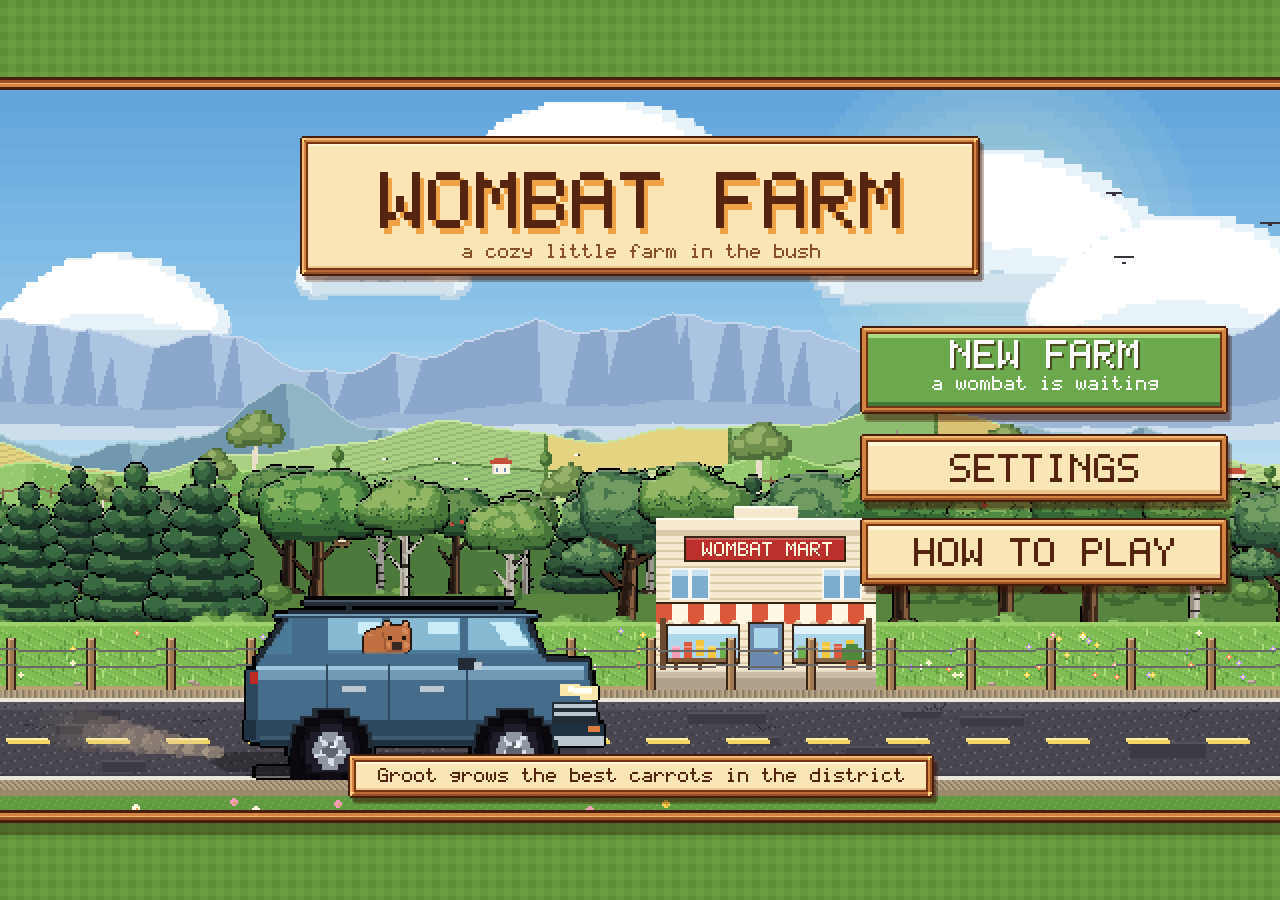
==== index.html @ bc952058 "Smaller cast, no phone, no back room, cleaner art, stubby wombats - The cast is Jim, Groot, Shaz the" ====
<!DOCTYPE html>
<html lang="en">
<head>
<meta charset="utf-8">
<meta name="viewport" content="width=device-width, initial-scale=1">
<title>Wombat Farm</title>
<link rel="icon" href="data:image/svg+xml,<svg xmlns=%22http://www.w3.org/2000/svg%22 viewBox=%220 0 16 16%22><rect width=%2216%22 height=%2216%22 fill=%22%23bfe3f2%22/><rect y=%2210%22 width=%2216%22 height=%226%22 fill=%22%236fae45%22/><circle cx=%228%22 cy=%229%22 r=%224%22 fill=%22%23c98a6c%22/></svg>">
<link rel="preconnect" href="https://fonts.googleapis.com">
<link rel="preconnect" href="https://fonts.gstatic.com" crossorigin>
<link rel="stylesheet" href="css/style.css">
<link rel="stylesheet" href="css/theme.css">
</head>
<body>
<div id="app">
  <main id="stage">
   <div id="frame">
    <canvas id="game" width="640" height="360"></canvas>
    <div id="tip" hidden></div>

    <div id="money"><img class="ico" data-ico="wdollar" alt=""><b id="s-wd">0</b></div>
    <div id="checklist" hidden></div>

    <div id="side">
      <button class="rbtn big" id="b-tool" hidden><img class="ico" data-ico="t_sickle" alt=""></button>
    </div>

    <div id="wheel" hidden></div>
    <div id="hotbar" hidden></div>

    <div id="unlock" hidden></div>

    <div id="panel-talk" class="dlg" hidden>
      <div class="dlg-box" id="talk-box">
        <div class="dlg-main">
          <div class="dlg-line" id="talk-line"></div>
          <div class="dlg-opts" id="talk-opts"></div>
          <i class="dlg-next" id="talk-next"></i>
        </div>
        <div class="dlg-side">
          <div class="dlg-face"><canvas id="talk-face" width="64" height="64"></canvas></div>
          <div class="dlg-plate"><b id="talk-name">JIM</b><small id="talk-sub"></small></div>
        </div>
      </div>
    </div>

    <div id="mini">
      <button class="mbtn" id="b-back" hidden><img class="ico sm" data-ico="back" alt=""></button>
    </div>

    <div id="zoomer" hidden>
      <button class="zbtn" id="b-zin" title="Zoom in (+ or scroll)">+</button>
      <div id="zbar"><i id="znub"></i></div>
      <button class="zbtn" id="b-zout" title="Zoom out (- or scroll)">&minus;</button>
    </div>

    <div id="ov-shop" class="overlay" hidden>
      <button id="b-basket" class="rbtn big"><img class="ico" data-ico="basket" alt=""><b id="s-basket">0</b></button>
    </div>

    <div id="ov-nursery" class="overlay" hidden>
      <button id="b-basket2" class="rbtn big"><img class="ico" data-ico="basket" alt=""><b id="n-basket">0</b></button>
    </div>
   </div>
  </main>

  <div id="panel-basket" class="panel" hidden>
    <div class="phead"><img class="ico" data-ico="basket" alt=""><span class="ptitle">BASKET</span><button class="x" data-close="panel-basket"><img class="ico sm" data-ico="close" alt=""></button></div>
    <div class="pbody" id="basket-body"></div>
  </div>

  <div id="panel-pawn" class="panel" hidden>
    <div class="phead"><img class="ico" data-ico="wdollar" alt=""><span class="ptitle">SELL</span><button class="x" data-close="panel-pawn"><img class="ico sm" data-ico="close" alt=""></button></div>
    <div class="pbody" id="pawn-body"></div>
  </div>

  <div id="panel-wombat" class="panel dossier" hidden>
    <div class="phead"><img class="ico" data-ico="wombat" alt=""><span class="ptitle">ADOPTION PAPERS</span><button class="x" data-close="panel-wombat"><img class="ico sm" data-ico="close" alt=""></button></div>
    <div class="pbody" id="wombat-body"></div>
  </div>

  <div id="panel-help" class="panel" hidden>
    <div class="phead"><img class="ico" data-ico="eye" alt=""><span class="ptitle">HOW TO PLAY</span><button class="x" data-close="panel-help"><img class="ico sm" data-ico="close" alt=""></button></div>
    <div class="pbody help">
      <ol>
        <li>You start with your two hands and W$300. Jim gives you his old sickle, and each job he teaches unlocks the next tool. Buy them at Wombat Mart: click the truck to drive there.</li>
        <li>Jim, the old caretaker, tells you your next job in a speech bubble. Click him to chat, or to sell him your cubes.</li>
        <li>Pick a tool on the toolbar along the bottom, or press <b>1</b>&ndash;<b>0</b>. Locked tools show a padlock; unlocked ones you have not bought show their price. An arrow points at your current job. Drag bare ground, roll the wheel or use the arrow keys to look around.</li>
        <li>Cut the weeds with the sickle, have the ants take the old logs, and sow grass. A tidy garden brings a wombat.</li>
        <li>Hoe a bed, sow seed on it, water it, and pick it with the hand when it glows.</li>
        <li>Feed a wombat and she leaves a cube. Put cubes in the truck and sell them to Jim, or spread one on a bed with the <b>Poo Scoop</b> and it grows twice as fast.</li>
        <li>The <b>shovel</b> paints the ground: hold the left button to dig down, the right button (or Shift) to heap up a hill. Water a hole with the can and it fills into a pond; water a trench and it runs like a creek. <b>[</b> and <b>]</b> change the brush size.</li>
        <li>Captain Clark's <b>Ottoman Empire</b> in town sells furniture: click the Captain for his catalogue. Set it out with the hammer.</li>
      </ol>
      <div class="row"><button class="wbtn" id="b-music">MUSIC</button><button class="wbtn" id="b-reset">RESET</button></div>
    </div>
  </div>

  <div id="modal" class="modal" hidden><div id="mcard" class="mcard"></div></div>
  <div id="toasts"></div>
</div>

<script src="js/util.js"></script>
<script src="js/store.js"></script>
<script src="js/font.js"></script>
<script src="js/art.js"></script>
<script src="js/tex.js"></script>
<script src="js/audio.js"></script>
<script src="js/sprites.js"></script>
<script src="js/furnart.js"></script>
<script src="js/props.js"></script>
<script src="js/iconart.js"></script>
<script src="js/icons.js"></script>
<script src="js/uikit.js"></script>
<script src="js/portraits.js"></script>
<script src="js/data.js"></script>
<script src="js/fx.js"></script>
<script src="js/sky.js"></script>
<script src="js/world.js"></script>
<script src="js/wild.js"></script>
<script src="js/grove.js"></script>
<script src="js/scenery.js"></script>
<script src="js/drive.js"></script>
<script src="js/map.js"></script>
<script src="js/shop.js"></script>
<script src="js/nursery.js"></script>
<script src="js/ottoman.js"></script>
<script src="js/intro.js"></script>
<script src="js/guide.js"></script>
<script src="js/talk.js"></script>
<script src="js/ui.js"></script>
<script src="js/menu.js"></script>
<script src="js/main.js"></script>
</body>
</html>
---- css/style.css ----
/* The game's own 5x7 glyphs, compiled to a real font by tools/mkfont.py,
   so the DOM and the canvas draw the same letters. */
@font-face {
  font-family: 'WombatPixel';
  src: url([data-uri]) format('truetype');
  font-weight: 400; font-style: normal; font-display: block;
}
/* Wombat Farm - the interface is a garden-shed notebook: an oiled-wood cover
   with sage-green brackets in the corners, a warm parchment page inside it,
   wooden plank banners for every heading, and gold buttons that sink four
   pixels when you press them. Everything is cut from whole pixels and has one
   dark line round it. It should feel like a sunny afternoon. */
:root {
  --ol: #1a110b;                                      /* the one dark line */
  --stink: #f2e6c8;
  --pp0: #c9dca8; --pp1: #b5cf90; --pp2: #9fbf78; --pp3: #86a862;   /* the lawn behind it all */
  /* warm wood: the cover, the planks, the rails */
  --wd0: #241509; --wd1: #3f2712; --wd2: #5c381a; --wd3: #7d4f26; --wd4: #a46b36; --wd5: #c68c4c;
  /* parchment: the page */
  --pg0: #9c7f4e; --pg1: #c09b62; --pg2: #dcba82; --pg3: #edd3a2; --pg4: #f9e8be;
  /* sage green: brackets, caps, small buttons */
  --tl0: #1e3a1c; --tl1: #2f5a2a; --tl2: #4a8a3e; --tl3: #6fb85a; --tl4: #a8e08a;
  /* gold: every button worth pressing */
  --gd0: #7a4c06; --gd1: #bd8410; --gd2: #efb625; --gd3: #ffd95c; --gd4: #fff3b8;
  /* rust: anything that closes or destroys */
  --am0: #4a1c08; --am1: #7e360f; --am2: #b4551a; --am3: #e07d2c;
  --gr0: #2f5a1c; --gr1: #558534; --gr2: #83bb4e; --gr3: #b2e07c;
  --sl0: #1a2a48; --sl1: #3f5f8f; --sl2: #5a7cae; --sl3: #8fa9d0;
  --pk1: #c04a6a; --pk2: #e4708e; --pk3: #ffa8bc;
  --ink: #3f2510; --ink2: #7a5428;
  --m3: #63b83d; --m4: #92dc5e;
  --cream: #f9e8be; --parch: #dcba82;
  --f: 'WombatPixel', monospace;
  --ft: 'WombatPixel', monospace;
}
* { box-sizing: border-box; }
[hidden] { display: none !important; }
html, body { margin: 0; height: 100%; overflow: hidden; color: var(--ink); font-family: var(--f); font-size: 16px;
  -webkit-font-smoothing: none; font-smooth: never; text-rendering: geometricPrecision;
  background: #c9dca8; }
button { font-family: var(--f); cursor: pointer; color: var(--cream); font-size: 16px; }
img.ico { width: 26px; height: 26px; image-rendering: pixelated; display: block; }
img.ico.sm { width: 18px; height: 18px; }
img.ico.lg { width: 34px; height: 34px; }
img.ico.xl { width: 48px; height: 48px; }
.dim { color: var(--ink2); } .good { color: #3f6b1c; } .warn { color: #9a2a1a; }
#app { display: flex; height: 100vh; width: 100vw; }
#stage { flex: 1; position: relative; display: flex; align-items: center; justify-content: center; overflow: hidden;
  background: #c9dca8 radial-gradient(#b5cf90 1.5px, transparent 1.6px) 0 0 / 18px 18px; }
#frame { position: relative; line-height: 0;
  box-shadow: 0 0 0 4px var(--wd3), 0 0 0 8px var(--wd1), 0 0 0 11px var(--ol),
    0 12px 0 5px rgba(0,0,0,0.5), 0 0 90px rgba(0,0,0,0.6); }
#game { image-rendering: pixelated; display: block; cursor: crosshair; touch-action: none; width: 100%; height: 100%; }

/* ---- the recipes, reused everywhere --------------------------------------
   PAGE    dark wood cover, parchment page, teal brackets in the corners
           (the panel, the to-do card, the tooltip, the card, the toast)
   PLANK   a wooden banner with teal end caps, for every heading
   BUTTON  gold and chunky, and it travels 4px when pressed; amber to close,
           slate for the small icon buttons
   SLOT    a dark wood cell with gold corners (chips, item pictures, the ring)
*/

/* BUTTON: a gold slab with a bright lip along the top, a dark base and one
   line round it. It sinks four pixels when you press it. */
.btn, .act, .wbtn, .buy, .rbtn {
  position: relative; display: flex; align-items: center; justify-content: center; gap: 7px;
  padding: 9px 15px; color: #3d2606; font-family: var(--f); letter-spacing: 1px;
  background: linear-gradient(180deg, var(--gd3) 0 32%, var(--gd2) 32% 72%, var(--gd1) 72% 100%);
  border: 3px solid var(--ol);
  box-shadow: inset 0 2px 0 var(--gd4), inset 0 -2px 0 var(--gd0), 0 4px 0 0 var(--gd0), 0 4px 0 3px var(--ol);
  transition: transform 0.04s;
}
.btn:hover, .act:hover:not(:disabled), .wbtn:hover, .buy:hover:not(:disabled), .rbtn:hover {
  background: linear-gradient(180deg, var(--gd4) 0 32%, var(--gd3) 32% 72%, var(--gd2) 72% 100%);
}
.btn:active, .act:active:not(:disabled), .wbtn:active, .buy:active:not(:disabled), .rbtn:active, .x:active, .mbtn:active, .spoke:active {
  transform: translateY(4px);
  box-shadow: inset 0 2px 0 var(--gd4), inset 0 -2px 0 var(--gd0), 0 0 0 0 var(--gd0), 0 0 0 3px var(--ol);
}
/* the rust variant, for anything that closes or removes */
.x, .bx {
  position: relative; display: flex; align-items: center; justify-content: center; padding: 6px 8px;
  color: #ffe6cf; border: 3px solid var(--ol);
  background: linear-gradient(180deg, var(--am3) 0 32%, var(--am2) 32% 72%, var(--am1) 72% 100%);
  box-shadow: inset 0 2px 0 #e08a44, inset 0 -2px 0 var(--am0), 0 4px 0 0 var(--am0), 0 4px 0 3px var(--ol);
}
.x:hover, .bx:hover { background: linear-gradient(180deg, #e08a44 0 32%, #c96a24 32% 72%, #9c4816 72% 100%); }
/* the teal-iron variant, for the small square icon buttons */
.mbtn {
  position: relative; display: flex; align-items: center; justify-content: center; padding: 4px;
  border: 0; background: none; box-shadow: none;
  filter: drop-shadow(2px 0 0 #000) drop-shadow(-2px 0 0 #000) drop-shadow(0 2px 0 #000) drop-shadow(0 -2px 0 #000) drop-shadow(0 4px 0 rgba(0,0,0,0.45));
}
.mbtn:hover { filter: drop-shadow(2px 0 0 var(--tl3)) drop-shadow(-2px 0 0 var(--tl3)) drop-shadow(0 2px 0 var(--tl3)) drop-shadow(0 -2px 0 var(--tl3)); }
.mbtn img.ico { width: 30px; height: 30px; }
/* greyed out, and it wins over every colour variant above */
.btn:disabled, .act:disabled, .act.go:disabled, .buy:disabled, .rbtn:disabled {
  background: linear-gradient(180deg, #9a8b72 0 32%, #7a6e59 32% 72%, #5b5142 72% 100%) !important;
  color: #40382c; cursor: not-allowed;
  box-shadow: inset 0 2px 0 rgba(255,255,255,0.2), 0 4px 0 0 #372f26, 0 4px 0 3px var(--ol) !important;
}
.act:disabled img.ico, .buy:disabled img.ico { filter: grayscale(0.85) brightness(0.8); }
.act.go, .brow2 .act {
  color: #16300c;
  background: linear-gradient(180deg, var(--gr3) 0 32%, var(--gr2) 32% 72%, var(--gr1) 72% 100%);
  box-shadow: inset 0 2px 0 #c2e89a, inset 0 -2px 0 var(--gr0), 0 4px 0 0 var(--gr0), 0 4px 0 3px var(--ol);
}

@keyframes bump { 0% { transform: scale(1); } 35% { transform: scale(1.2, 0.86); } 65% { transform: scale(0.93, 1.09); } 100% { transform: scale(1); } }
@keyframes tick { 0% { transform: scale(0); } 60% { transform: scale(1.5); } 100% { transform: scale(1); } }
@keyframes pop { from { transform: translate(-50%,-50%) scale(0.88); opacity: 0; } to { transform: translate(-50%,-50%) scale(1); opacity: 1; } }
@keyframes pop2 { from { transform: scale(0.9); opacity: 0; } to { transform: scale(1); opacity: 1; } }
@keyframes slide { from { transform: translateY(14px); opacity: 0; } to { transform: none; opacity: 1; } }

/* the band names over each group of spells in the tray, and the rune each
   one carries in its corner */
.trayband {
  margin: 10px 2px 5px; padding: 0 0 3px; font-size: 11px; letter-spacing: 3px;
  color: #6b4a26; border-bottom: 2px dashed rgba(120,80,44,0.42);
  text-shadow: 0 1px 0 rgba(255,240,205,0.5);
}
.trayband:first-of-type { margin-top: 4px; }
.spoke .rn {
  position: absolute; left: 3px; top: 2px; font-size: 10px; line-height: 1;
  color: rgba(60,36,14,0.6); pointer-events: none;
}
.spoke.on .rn { color: var(--ol); }

/* ---- the head-up ---------------------------------------------------------
   There are no boxes over the wood any more. The purse, your standing and the
   list are drawn straight onto the scene as pixel art with a hard black line
   behind every glyph, so nothing is covered up by a plank of interface. What
   is left is icons, runes and numbers floating over the grove. */
#money {
  position: absolute; left: 16px; top: 12px; z-index: 6;
  display: flex; align-items: center; gap: 6px; padding: 0;
  font-variant-numeric: tabular-nums; pointer-events: none;
  background: none; border: 0; box-shadow: none;
}
/* one recipe for every word floating over the scene: a fat black stroke under
   the fill, so it reads on leaves, on bark and on the sky alike */
.hudtext, #money b, #faith span, #checklist h4, .task {
  -webkit-text-stroke: 4px #000; paint-order: stroke fill;
  text-shadow: 0 3px 0 rgba(0,0,0,0.5);
}
#money b {
  font-weight: 400; color: var(--gd3); font-family: var(--ft); font-size: 26px; margin: 0;
}
#money img.ico { width: 32px; height: 32px; filter: drop-shadow(0 3px 0 rgba(0,0,0,0.5)); }
#money.bump { animation: bump 0.32s ease-out; }
#money.low { top: 12px; }

/* your standing, as a row of runes rather than a plaque */
#faith {
  position: absolute; left: 18px; top: 50px; z-index: 6;
  display: flex; align-items: center; gap: 6px; padding: 0;
  background: none; box-shadow: none; pointer-events: none;
}
#faith span { font-size: 15px; letter-spacing: 3px; color: var(--tl4); }
#faith i {
  display: block; width: 74px; height: 8px; background: rgba(8,4,14,0.75);
  box-shadow: 0 0 0 2px #000;
}
#faith i em { display: block; height: 100%; width: 0; background: var(--tl3); box-shadow: inset 0 2px 0 var(--tl4); transition: width .3s steps(6, end); }
#faith.full i em { background: var(--gd2); box-shadow: inset 0 2px 0 var(--gd4); }

/* ---- the list: a page torn out of something ------------------------------
   Not a panel. A leaf of paper with a ruled margin down it, a bitten edge
   along the bottom, a pin through the top of it and the jobs written down the
   side in a hand, each with its own little drawing beside it. */
#checklist {
  position: absolute; right: 20px; top: 14px; z-index: 6; width: 216px;
  padding: 14px 12px 10px; pointer-events: none; color: #3a2a18;
  transform: rotate(-1.4deg);
  background:
    repeating-linear-gradient(180deg, rgba(120,96,60,0.09) 0 1px, rgba(0,0,0,0) 1px 17px),
    linear-gradient(97deg, #f3e6c4 0%, #ecd9b2 46%, #f6ecd2 100%);
  box-shadow:
    inset 3px 0 0 -1px rgba(190,70,70,0.5),          /* the ruled margin */
    inset 0 0 22px rgba(150,112,60,0.28),            /* the age in the paper */
    2px 3px 0 rgba(0,0,0,0.34), 0 0 0 1px rgba(90,60,30,0.35);
  /* a bitten edge, top and bottom, cut in whole pixels */
  clip-path: polygon(
    0 4px, 12px 0, 30px 5px, 52px 1px, 74px 6px, 98px 2px, 122px 6px, 148px 1px, 176px 5px, 196px 1px, 100% 5px,
    100% calc(100% - 6px), 184px 100%, 160px calc(100% - 5px), 134px calc(100% - 1px), 108px calc(100% - 6px),
    82px calc(100% - 2px), 56px calc(100% - 7px), 30px calc(100% - 2px), 10px calc(100% - 6px), 0 calc(100% - 2px));
}
#checklist::after { content: none; }
/* the pin holding it up */
#checklist .pin {
  position: absolute; left: 50%; top: 5px; width: 11px; height: 11px; margin-left: -5px;
  background: #b4331f; box-shadow: inset 0 3px 0 #e06a4a, inset 0 -3px 0 #6d1b0e, 0 0 0 2px rgba(0,0,0,0.5);
}
#checklist h4 {
  position: relative; z-index: 1; margin: 2px 0 8px; padding: 0 0 5px 16px;
  text-align: left; line-height: 1; letter-spacing: 1px;
  color: #6d3a1e; font-family: var(--ft); font-weight: 400; font-size: 17px;
  background: none; border: 0;
  border-bottom: 2px dashed rgba(120,80,44,0.42);
  -webkit-text-stroke: 0; paint-order: normal; text-shadow: 0 1px 0 rgba(255,255,255,0.5);
}
.task {
  display: flex; align-items: center; gap: 8px; padding: 3px 0 4px 14px; font-size: 16px;
  color: #3a2a18; -webkit-text-stroke: 0; paint-order: normal; text-shadow: none;
}
.task .qmark { flex: 0 0 auto; width: 24px; height: 24px; display: block; }
.task .qmark img.ico { width: 24px; height: 24px; filter: none; }
.task .tbody { flex: 1 1 auto; min-width: 0; }
.task .tname { display: block; font-family: var(--ft); font-weight: 400; font-size: 15px;
  overflow: hidden; text-overflow: ellipsis; white-space: nowrap; color: #43301c; }
/* the progress is a line drawn under the words, filled in as you go */
.task .bar { display: block; height: 3px; margin-top: 2px; background: rgba(120,90,50,0.25); }
.task .bar i { display: block; height: 100%; background: #6d3a1e; }
.task .tnum { flex: 0 0 auto; font-size: 14px; color: #7a5a30; }
.task .tnum small { font-size: 12px; color: #a08258; }
.tfoot { margin-top: 6px; padding-left: 14px; font-size: 13px; color: #8a6a3c; font-style: italic;
  -webkit-text-stroke: 0; paint-order: normal; text-shadow: none; }
.task.done .tname { color: #6d8a3c; text-decoration: line-through; }
.task.done .bar i { background: #6d8a3c; }
.task.done .tname { color: var(--gr1); text-decoration: line-through; }
.task.done .tnum { color: var(--gr1); }
.task.done .box i { animation: tick 0.35s ease-out; transform-origin: center; }
.task img.ico { width: 24px; height: 24px; }
.task .tnum { font-weight: 400; font-family: var(--ft); font-size: 16px; color: #8a6510;
  text-align: right; font-variant-numeric: tabular-nums; }
.task b small { font-size: 16px; color: var(--ink2); }
.tfoot {
  margin: 6px 0 -6px; padding: 5px 12px 6px; text-align: center; letter-spacing: 2px;
  font-family: var(--ft); font-size: 16px; color: #f4dfae;
  background: linear-gradient(180deg, var(--wd3), var(--wd1)); border-top: 3px solid var(--ol);
  text-shadow: 0 1px 0 var(--wd0);
}
/* the segmented gold bar from the sheet */
.task .bar { margin-top: 5px; height: 10px; padding: 2px; background: var(--wd0); border: 2px solid var(--ol);
  box-shadow: inset 0 2px 0 rgba(0,0,0,0.5); overflow: hidden; }
.task .bar i { display: block; height: 100%;
  background:
    repeating-linear-gradient(90deg, var(--gd0) 0 1px, rgba(0,0,0,0) 1px 6px),
    linear-gradient(180deg, var(--gd4) 0 30%, var(--gd3) 30% 62%, var(--gd1) 62% 100%); }

/* ---- corner buttons ------------------------------------------------------ */
#side { position: absolute; right: 20px; bottom: 18px; z-index: 6; display: flex; flex-direction: column; gap: 10px; align-items: flex-end; }
.rbtn {
  padding: 4px; border: 0; background: none; box-shadow: none;
  filter: drop-shadow(2px 0 0 #000) drop-shadow(-2px 0 0 #000) drop-shadow(0 2px 0 #000) drop-shadow(0 -2px 0 #000) drop-shadow(0 4px 0 rgba(0,0,0,0.45));
}
.rbtn:hover { filter: drop-shadow(2px 0 0 var(--gd3)) drop-shadow(-2px 0 0 var(--gd3)) drop-shadow(0 2px 0 var(--gd3)) drop-shadow(0 -2px 0 var(--gd3)); }
.rbtn img.ico { width: 30px; height: 30px; }
.rbtn.big { padding: 10px 12px; }
.rbtn.big img.ico { width: 38px; height: 38px; }
.rbtn.on, .rbtn.full { filter: drop-shadow(2px 0 0 var(--gr2)) drop-shadow(-2px 0 0 var(--gr2)) drop-shadow(0 2px 0 var(--gr2)) drop-shadow(0 -2px 0 var(--gr2)); }
.rbtn b { font-weight: 400; font-size: 18px; color: var(--gd3); font-family: var(--ft);
  -webkit-text-stroke: 4px #000; paint-order: stroke fill; }
#mini { position: absolute; left: 18px; bottom: 16px; z-index: 6; display: flex; gap: 9px; }

/* ---- tooltip ------------------------------------------------------------- */
#tip {
  position: absolute; pointer-events: none; z-index: 20; max-width: 290px; line-height: 1.55;
  color: var(--ink); padding: 8px 10px; font-size: 16px;
  background: var(--pg2);
  border: 3px solid var(--wd2);
  box-shadow: inset 0 0 0 2px var(--wd0), inset 0 3px 0 2px var(--pg3), 0 0 0 3px var(--ol), 4px 5px 0 rgba(0,0,0,0.42);
}
#tip b { color: #2b6257; font-family: var(--ft); font-weight: 400; font-size: 16px; }
#tip img { display: inline-block; vertical-align: -4px; }

/* ---- overlays ------------------------------------------------------------ */
.overlay { position: absolute; inset: 0; pointer-events: none; z-index: 5; }
.overlay button, .overlay .godlist, .overlay .strip, .overlay .card { pointer-events: auto; }
.card {
  position: absolute; left: 50%; top: 50%; transform: translate(-50%, -50%);
  display: flex; flex-direction: column; align-items: center; gap: 12px; padding: 24px 30px; color: var(--ink);
  background:
    radial-gradient(ellipse at 34% 22%, rgba(255,244,212,0.4) 0%, rgba(255,244,212,0) 62%),
    linear-gradient(168deg, rgba(232,210,170,0.42) 0%, rgba(0,0,0,0) 38%, rgba(110,80,48,0.3) 100%),
    var(--tex-paper, none) repeat,
    linear-gradient(180deg, var(--pg2), var(--pg2));
  border: 7px solid var(--wd1);
  box-shadow: inset 0 0 0 2px var(--wd2), inset 0 0 26px rgba(90,60,30,0.3), 0 0 0 4px var(--ol), 0 12px 0 4px rgba(0,0,0,0.5);
}
.bigrow { display: flex; gap: 10px; align-items: center; font-family: var(--ft); font-weight: 700; font-size: 24px; color: #6b3d12; }
.act.big { padding: 13px 26px; }
.act.small { padding: 7px 9px; }
.keys { display: flex; gap: 6px; }
kbd { background: var(--pg4); border: 3px solid var(--ol); border-bottom-width: 5px; padding: 4px 7px; font-size: 16px; color: var(--ink); font-family: var(--f); }

#ov-shrine .godlist { position: absolute; right: 10px; top: 10px; bottom: 74px; width: 164px; overflow-y: auto; display: flex; flex-direction: column; gap: 6px; padding-right: 2px; }
.gcard { display: flex; align-items: center; gap: 6px; padding: 5px 6px; cursor: pointer; color: var(--ink);
  background:
    radial-gradient(ellipse at 34% 22%, rgba(255,244,212,0.4) 0%, rgba(255,244,212,0) 62%),
    linear-gradient(168deg, rgba(232,210,170,0.42) 0%, rgba(0,0,0,0) 38%, rgba(110,80,48,0.3) 100%),
    var(--tex-paper, none) repeat,
    linear-gradient(180deg, var(--pg2), var(--pg2)); border: 3px solid var(--ol); border-left: 7px solid var(--wd2);
  box-shadow: inset 0 0 0 2px var(--wd2), 0 3px 0 rgba(0,0,0,0.45); }
.gcard.ready { border-left-color: var(--gd2); }
.gcard.done { opacity: 0.5; border-left-color: var(--tl2); }
.gcard .need { display: flex; flex-wrap: wrap; gap: 3px; flex: 1; }
.gcard .need span { display: flex; align-items: center; gap: 2px; font-size: 16px; }
.gcard .need span.ok { color: #3f6b1c; } .gcard .need span.no { color: #9a2a1a; }
.gcard .need img { width: 17px; height: 17px; image-rendering: pixelated; }
#offer-slots { position: absolute; left: 12px; bottom: 68px; max-width: 62%; }
#b-summon { position: absolute; right: 12px; bottom: 12px; }
#b-unstage { position: absolute; left: 12px; bottom: 12px; }
#rite-tray { position: absolute; left: 50%; bottom: 12px; transform: translateX(-50%); padding: 8px;
  background:
    linear-gradient(180deg, rgba(255,214,150,0.26) 0 11%, rgba(0,0,0,0) 11% 56%, rgba(0,0,0,0.36) 56% 100%),
    var(--tex-darkwood, none) repeat,
    linear-gradient(180deg, var(--wd1), var(--wd0)); border: 3px solid var(--ol);
  box-shadow: inset 0 2px 0 rgba(210,160,100,0.3), 0 5px 0 rgba(0,0,0,0.5); }
#rite-slots { display: flex; gap: 6px; }
#b-basket2 { position: absolute; right: 20px; bottom: 18px; z-index: 6; pointer-events: auto; }
#b-basket { position: absolute; right: 14px; bottom: 14px; }

/* the hotbar chips are wood cells with gold corners */
.strip { display: flex; gap: 6px; flex-wrap: wrap; }
.strip .empty { font-size: 16px; color: var(--pg4); }
.chip { position: relative; width: 52px; height: 52px; flex: none; display: flex; align-items: center; justify-content: center; padding: 0;
  background: linear-gradient(180deg, #8a5f34 0 42%, #6b4526 42% 100%); border: 3px solid var(--ol);
  box-shadow: inset 0 0 0 3px var(--gd2), inset 0 3px 0 3px var(--gd3), inset 0 -3px 0 3px var(--gd1); }
.chip::before { content: ''; position: absolute; inset: 3px; pointer-events: none;
  background:
    linear-gradient(135deg, var(--gd4) 0 4px, var(--gd2) 4px 7px, transparent 7px) 0 0/11px 11px no-repeat,
    linear-gradient(225deg, var(--gd4) 0 4px, var(--gd2) 4px 7px, transparent 7px) 100% 0/11px 11px no-repeat,
    linear-gradient(45deg, var(--gd2) 0 4px, var(--gd1) 4px 7px, transparent 7px) 0 100%/11px 11px no-repeat,
    linear-gradient(315deg, var(--gd2) 0 4px, var(--gd1) 4px 7px, transparent 7px) 100% 100%/11px 11px no-repeat; }
.chip.on { box-shadow: inset 0 0 0 3px var(--gr3), inset 0 3px 0 3px var(--gr4), inset 0 -3px 0 3px var(--gr1); }
.chip img.ico { width: 32px; height: 32px; }
.chip .n { position: absolute; right: 2px; bottom: 1px; font-size: 16px; color: var(--gd4); text-shadow: 0 2px 0 #000; }
.chip .n em { font-style: normal; color: var(--tl3); }
.chip .k { position: absolute; left: 2px; top: 1px; font-size: 8px; color: var(--tl3); text-shadow: 0 2px 0 #000; }

.readout { position: absolute; left: 12px; top: 60px; display: flex; flex-direction: column; gap: 5px; }
.readout .line { display: flex; align-items: center; gap: 7px; padding: 4px 9px; min-width: 104px; font-variant-numeric: tabular-nums; font-size: 16px; color: var(--ink);
  background:
    radial-gradient(ellipse at 34% 22%, rgba(255,244,212,0.4) 0%, rgba(255,244,212,0) 62%),
    linear-gradient(168deg, rgba(232,210,170,0.42) 0%, rgba(0,0,0,0) 38%, rgba(110,80,48,0.3) 100%),
    var(--tex-paper, none) repeat,
    linear-gradient(180deg, var(--pg2), var(--pg2)); border: 3px solid var(--ol); border-left: 7px solid var(--wd2); box-shadow: inset 0 0 0 2px var(--wd2); }
.readout .line img { width: 18px; height: 18px; image-rendering: pixelated; }
.readout .line.big { font-size: 26px; min-width: 120px; padding: 6px 11px; color: var(--gd1); }
.readout .line.big img { width: 26px; height: 26px; }
.readout .line em { font-style: normal; margin-left: auto; font-size: 13px; color: #3f6b1c; }
/* the next rank on the ladder, and how far up it you are */
.rank { width: 176px; padding: 7px 9px 8px; color: var(--ink);
  background:
    radial-gradient(ellipse at 34% 22%, rgba(255,244,212,0.4) 0%, rgba(255,244,212,0) 62%),
    linear-gradient(168deg, rgba(232,210,170,0.42) 0%, rgba(0,0,0,0) 38%, rgba(110,80,48,0.3) 100%),
    var(--tex-paper, none) repeat,
    linear-gradient(180deg, var(--pg2), var(--pg2)); border: 3px solid var(--ol); border-left: 7px solid var(--gd3); box-shadow: inset 0 0 0 2px var(--wd2); }
.rank .rname { font-size: 15px; letter-spacing: 0.5px; }
.rank .rsub { font-size: 12px; color: var(--pg5); margin-top: 3px; }
.rank .rbar { height: 9px; margin-top: 5px; background: #3a2a18; border: 2px solid var(--ol); box-shadow: inset 0 0 0 1px #241708; }
.rank .rbar i { display: block; height: 100%; background: linear-gradient(180deg, var(--gd4), var(--gd2)); transition: width 0.25s ease-out; }
#rite-keys { position: absolute; left: 86px; bottom: 16px; opacity: 0.85; }

/* ---- panels: an old book, opened --------------------------------------- */
/* A thick oiled-wood cover, a tan parchment page sunk into it, four teal iron
   brackets bolted across the corners, and a red ribbon hanging out of the top.
   The heading is a plank laid across the cover with iron caps on both ends. */
.panel {
  position: fixed; left: 50%; top: 50%; transform: translate(-50%, -50%); z-index: 30;
  width: min(780px, 94vw); max-height: 86vh; display: flex; flex-direction: column;
  padding: 0 0 16px; color: var(--ink); animation: pop 0.15s ease-out;
  background:
    linear-gradient(180deg, rgba(255,232,190,0.14) 0 2%, rgba(0,0,0,0) 6% 88%, rgba(0,0,0,0.3) 100%),
    repeating-linear-gradient(90deg, rgba(0,0,0,0.07) 0 2px, rgba(255,220,170,0.05) 2px 5px, rgba(0,0,0,0) 5px 11px),
    linear-gradient(180deg, var(--pg2), var(--pg1));
  border: 10px solid var(--wd2);
  box-shadow:
    inset 0 0 0 3px var(--wd0),                  /* the line inside the cover */
    inset 0 0 0 5px var(--pg0),                  /* the shadow the page sits in */
    inset 0 0 36px rgba(90,60,26,0.34),
    0 0 0 3px var(--ol),
    0 12px 0 3px rgba(0,0,0,0.55), 0 0 70px rgba(0,0,0,0.5);
}
/* the grain running down the cover, and the ribbon out of the top corner */
.panel::before {
  content: ''; position: absolute; left: -10px; top: -10px; bottom: -10px; right: -10px; pointer-events: none;
  background:
    repeating-linear-gradient(180deg, rgba(0,0,0,0.16) 0 1px, rgba(0,0,0,0) 1px 6px) 0 0/10px 100% no-repeat,
    repeating-linear-gradient(180deg, rgba(0,0,0,0.16) 0 1px, rgba(0,0,0,0) 1px 6px) 100% 0/10px 100% no-repeat,
    linear-gradient(180deg, #a8323a 0 62%, #7d1f28 62% 100%) 22px -10px/11px 30px no-repeat;
}
/* four teal iron brackets, bolted on */
.panel::after {
  content: ''; position: absolute; inset: -10px; pointer-events: none;
  background:
    linear-gradient(180deg, var(--tl4) 0 22%, var(--tl2) 22% 62%, var(--tl1) 62% 100%) 0 0/30px 10px no-repeat,
    linear-gradient(90deg, var(--tl4) 0 22%, var(--tl2) 22% 62%, var(--tl1) 62% 100%) 0 0/10px 30px no-repeat,
    linear-gradient(180deg, var(--tl4) 0 22%, var(--tl2) 22% 62%, var(--tl1) 62% 100%) 100% 0/30px 10px no-repeat,
    linear-gradient(90deg, var(--tl4) 0 22%, var(--tl2) 22% 62%, var(--tl1) 62% 100%) 100% 0/10px 30px no-repeat,
    linear-gradient(180deg, var(--tl4) 0 22%, var(--tl2) 22% 62%, var(--tl1) 62% 100%) 0 100%/30px 10px no-repeat,
    linear-gradient(90deg, var(--tl4) 0 22%, var(--tl2) 22% 62%, var(--tl1) 62% 100%) 0 100%/10px 30px no-repeat,
    linear-gradient(180deg, var(--tl4) 0 22%, var(--tl2) 22% 62%, var(--tl1) 62% 100%) 100% 100%/30px 10px no-repeat,
    linear-gradient(90deg, var(--tl4) 0 22%, var(--tl2) 22% 62%, var(--tl1) 62% 100%) 100% 100%/10px 30px no-repeat;
}
/* the heading plank, laid across the top of the cover */

/* the two iron caps on the ends of the plank */

 

.ptitle { flex: 1; }

.pbody { position: relative; z-index: 1; overflow-y: auto; padding: 4px 20px 2px; }
.grid { display: grid; grid-template-columns: repeat(auto-fill, minmax(240px, 1fr)); gap: 10px; }
.item { display: grid; grid-template-columns: 60px 1fr; gap: 5px 11px; padding: 9px; align-items: center;
  background: var(--pg3); border: 3px solid var(--ol);
  box-shadow: inset 0 2px 0 var(--pg4), inset 0 -3px 0 var(--pg1), 0 4px 0 rgba(0,0,0,0.34); }
.item.have { box-shadow: inset 0 0 0 2px var(--gd2), inset 0 2px 0 var(--pg4), 0 4px 0 rgba(0,0,0,0.34); }
/* the slot: a brown well in a gold bezel with filigree in the corners */
.item .pic { grid-row: 1 / 3; position: relative; width: 56px; height: 56px; display: flex; align-items: center; justify-content: center;
  background: linear-gradient(180deg, #8a5f34 0 42%, #6b4526 42% 100%);
  border: 3px solid var(--ol);
  box-shadow: inset 0 0 0 3px var(--gd2), inset 0 3px 0 3px var(--gd3), inset 0 -3px 0 3px var(--gd1), inset 0 6px 10px -6px #2e1c0c; }
.item .pic::before { content: ''; position: absolute; inset: 3px; pointer-events: none;
  background:
    linear-gradient(135deg, var(--gd4) 0 4px, var(--gd2) 4px 7px, transparent 7px) 0 0/11px 11px no-repeat,
    linear-gradient(225deg, var(--gd4) 0 4px, var(--gd2) 4px 7px, transparent 7px) 100% 0/11px 11px no-repeat,
    linear-gradient(45deg, var(--gd2) 0 4px, var(--gd1) 4px 7px, transparent 7px) 0 100%/11px 11px no-repeat,
    linear-gradient(315deg, var(--gd2) 0 4px, var(--gd1) 4px 7px, transparent 7px) 100% 100%/11px 11px no-repeat; }
.item .pic img { width: 40px; height: 40px; image-rendering: pixelated; }
.item h3 { grid-column: 2; margin: 0; font-family: var(--ft); font-weight: 400; font-size: 16px; display: flex; gap: 8px; align-items: baseline; color: #5a4420; }
.item h3 .lv { font-family: var(--f); font-size: 16px; color: var(--gd0); }
.item p { grid-column: 2; margin: 0; font-size: 16px; line-height: 1.5; color: var(--ink2); }
.item .act2 { grid-column: 1 / 3; display: flex; gap: 6px; justify-content: flex-end; align-items: center; margin-top: 6px; }
.buy { padding: 7px 11px; font-variant-numeric: tabular-nums; font-size: 16px; }
.buy img { width: 17px; height: 17px; image-rendering: pixelated; }
.wbtn { padding: 8px 12px; font-size: 16px; }

/* basket */
.blist { display: flex; flex-direction: column; gap: 6px; }
.brow { display: flex; align-items: center; gap: 10px; padding: 7px 9px; font-size: 16px; color: var(--ink);
  background:
    radial-gradient(ellipse at 30% 20%, rgba(255,250,225,0.44) 0%, rgba(255,250,225,0) 62%),
    linear-gradient(168deg, rgba(246,234,204,0.4) 0%, rgba(0,0,0,0) 44%, rgba(118,86,52,0.22) 100%),
    var(--tex-paper2, none) repeat,
    linear-gradient(180deg, var(--pg3), var(--pg3)); border: 3px solid var(--ol); box-shadow: inset 0 0 0 2px var(--pg1); }
.brow img.ico { image-rendering: pixelated; }
.brow.deal { border-left: 7px solid #c02030; }
.brow .bico { display: flex; }
.brow .bn { flex: 1; display: flex; flex-direction: column; line-height: 1.25; }
.brow .bn em { font-style: normal; font-size: 12px; color: var(--pg5); }
.brow.deal .bn em { color: #a01a28; }
/* a stepper, so the basket is something you edit rather than empty and refill */
.brow .bstep { display: flex; align-items: center; gap: 2px; }
.brow .bstep b { min-width: 22px; text-align: center; font-weight: normal; font-variant-numeric: tabular-nums; }
.brow .bstep button { width: 22px; height: 22px; font-family: var(--f); font-size: 15px; line-height: 1; cursor: pointer; color: #f4e6c4;
  background: linear-gradient(180deg, #6a5330, #3f2f18); border: 3px solid var(--ol); box-shadow: inset 0 0 0 1px #8a6c42; }
.brow .bstep button:active { transform: translateY(1px); }
.brow .bp { min-width: 54px; text-align: right; font-variant-numeric: tabular-nums; color: #8a5a12; }
.brow .bx { width: 24px; height: 24px; display: flex; align-items: center; justify-content: center; cursor: pointer;
  background: linear-gradient(180deg, #7a3a2a, #4a1f14); border: 3px solid var(--ol); }
.btotal { display: flex; flex-wrap: wrap; align-items: center; gap: 8px; margin-top: 12px; padding: 10px 12px; color: var(--ink);
  background:
    radial-gradient(ellipse at 30% 20%, rgba(255,250,225,0.44) 0%, rgba(255,250,225,0) 62%),
    linear-gradient(168deg, rgba(246,234,204,0.4) 0%, rgba(0,0,0,0) 44%, rgba(118,86,52,0.22) 100%),
    var(--tex-paper2, none) repeat,
    linear-gradient(180deg, var(--pg3), var(--pg3)); border: 3px solid var(--ol); box-shadow: inset 0 0 0 2px var(--pg1); }
.btotal .tl { font-size: 13px; color: var(--pg5); letter-spacing: 1px; }
.btotal b { display: flex; align-items: center; gap: 4px; font-size: 21px; color: #8a5a12; font-weight: normal; font-variant-numeric: tabular-nums; }
.btotal b.over { color: #a01a28; }
.btotal .wallet { margin-left: auto; font-size: 13px; color: var(--pg5); }
.btotal .tbar { flex: 0 0 100%; height: 9px; background: #3a2a18; border: 2px solid var(--ol); box-shadow: inset 0 0 0 1px #241708; }
.btotal .tbar i { display: block; height: 100%; background: linear-gradient(180deg, #a8d878, #6ea83e); transition: width 0.2s ease-out; }
.btotal .tbar i.over { background: linear-gradient(180deg, #e0705a, #a01a28); }
.brow2 { display: flex; gap: 8px; margin-top: 10px; align-items: center; }
.brow2 .act.big { flex: 1; justify-content: center; }
.empty2 { display: flex; flex-direction: column; align-items: center; gap: 8px; padding: 28px; color: var(--ink2); text-align: center; }
.empty2 img { image-rendering: pixelated; }
.empty2 p { margin: 0; font-size: 16px; }
.empty2 span { font-size: 13px; color: var(--pg5); }

.help ol { padding-left: 22px; font-size: 16px; line-height: 1.75; color: var(--ink); }
.help li { margin-bottom: 5px; }
.help .row { display: flex; gap: 8px; margin-top: 12px; }

.modal { position: fixed; inset: 0; background: rgba(20,10,32,0.8); z-index: 40; display: flex; align-items: center; justify-content: center; }
.mcard { position: relative; width: min(660px, 92vw); padding: 26px; text-align: center; color: var(--ink); animation: pop2 0.15s ease-out;
  background:
    radial-gradient(ellipse at 34% 22%, rgba(255,244,212,0.4) 0%, rgba(255,244,212,0) 62%),
    linear-gradient(168deg, rgba(232,210,170,0.42) 0%, rgba(0,0,0,0) 38%, rgba(110,80,48,0.3) 100%),
    var(--tex-paper, none) repeat,
    linear-gradient(180deg, var(--pg2), var(--pg2));
  border: 8px solid var(--wd1);
  box-shadow: inset 0 0 0 3px var(--wd2), inset 0 0 34px rgba(90,60,30,0.3), 0 0 0 5px var(--ol), 0 14px 0 5px rgba(0,0,0,0.6); }
.mcard::after {
  content: ''; position: absolute; inset: -8px; pointer-events: none;
  background:
    linear-gradient(180deg,var(--tl3) 0 30%,var(--tl2) 30% 70%,var(--tl1) 70%) 0 0/22px 8px no-repeat,
    linear-gradient(90deg,var(--tl3) 0 30%,var(--tl2) 30% 70%,var(--tl1) 70%) 0 0/8px 22px no-repeat,
    linear-gradient(180deg,var(--tl3) 0 30%,var(--tl2) 30% 70%,var(--tl1) 70%) 100% 0/22px 8px no-repeat,
    linear-gradient(90deg,var(--tl3) 0 30%,var(--tl2) 30% 70%,var(--tl1) 70%) 100% 0/8px 22px no-repeat,
    linear-gradient(180deg,var(--tl3) 0 30%,var(--tl2) 30% 70%,var(--tl1) 70%) 0 100%/22px 8px no-repeat,
    linear-gradient(90deg,var(--tl3) 0 30%,var(--tl2) 30% 70%,var(--tl1) 70%) 0 100%/8px 22px no-repeat,
    linear-gradient(180deg,var(--tl3) 0 30%,var(--tl2) 30% 70%,var(--tl1) 70%) 100% 100%/22px 8px no-repeat,
    linear-gradient(90deg,var(--tl3) 0 30%,var(--tl2) 30% 70%,var(--tl1) 70%) 100% 100%/8px 22px no-repeat;
}
.mcard h2 { margin: 0 0 10px; font-family: var(--ft); font-weight: 700; font-size: 24px; }
.mcard p { font-size: 16px; line-height: 1.6; color: var(--ink2); margin: 0 0 12px; }
.mcard .act { margin: 0 auto; }
.mrow { display: flex; gap: 18px; align-items: center; justify-content: center; margin: 14px 0; flex-wrap: wrap; }
.mrow .cell { display: flex; flex-direction: column; align-items: center; gap: 7px; font-size: 16px; }
.mrow .cell img { width: 44px; height: 44px; image-rendering: pixelated; }
.mrow .cell span { color: #6b3d12; }
.sum { display: grid; grid-template-columns: auto auto; gap: 6px 24px; justify-content: center; font-size: 16px; margin: 14px 0; }
.sum .v { color: #8a5a12; text-align: right; font-variant-numeric: tabular-nums; }

#toasts { position: fixed; left: 50%; bottom: 16px; transform: translateX(-50%); display: flex; flex-direction: column; align-items: center; gap: 6px; z-index: 50; pointer-events: none; }
.toast { padding: 9px 14px; font-size: 16px; color: var(--ink); max-width: 340px; line-height: 1.55; animation: slide 0.2s ease-out;
  background:
    radial-gradient(ellipse at 34% 22%, rgba(255,244,212,0.4) 0%, rgba(255,244,212,0) 62%),
    linear-gradient(168deg, rgba(232,210,170,0.42) 0%, rgba(0,0,0,0) 38%, rgba(110,80,48,0.3) 100%),
    var(--tex-paper, none) repeat,
    linear-gradient(180deg, var(--pg2), var(--pg2));
  border: 4px solid var(--wd1);
  box-shadow: inset 0 0 0 2px var(--wd2), 0 0 0 3px var(--ol), 0 6px 0 rgba(0,0,0,0.5); }
.toast.good { border-color: #6ea83e; }
.toast.bad { border-color: var(--am2); }

/* ---- the tool tray: a square pouch that opens at the cursor -------------- */
#wheel { position: absolute; z-index: 9; }
.tray {
  position: relative; padding: 0 0 9px; animation: tray-in 0.13s ease-out both;
  background:
    linear-gradient(180deg, rgba(255,214,150,0.26) 0 11%, rgba(0,0,0,0) 11% 56%, rgba(0,0,0,0.36) 56% 100%),
    var(--tex-darkwood, none) repeat,
    linear-gradient(180deg, var(--wd1), var(--wd0));
  border: 4px solid var(--ol);
  box-shadow: inset 0 0 0 2px var(--wd2), 0 8px 0 3px rgba(0,0,0,0.5), 0 16px 26px rgba(0,0,0,0.55);
}
@keyframes tray-in { from { transform: scale(0.82) translateY(6px); opacity: 0; } to { transform: none; opacity: 1; } }
.tray::after {
  content: ''; position: absolute; inset: -4px; pointer-events: none;
  background:
    linear-gradient(180deg,var(--tl3) 0 30%,var(--tl2) 30% 70%,var(--tl1) 70%) 0 0/16px 5px no-repeat,
    linear-gradient(90deg,var(--tl3) 0 30%,var(--tl2) 30% 70%,var(--tl1) 70%) 0 0/5px 16px no-repeat,
    linear-gradient(180deg,var(--tl3) 0 30%,var(--tl2) 30% 70%,var(--tl1) 70%) 100% 0/16px 5px no-repeat,
    linear-gradient(90deg,var(--tl3) 0 30%,var(--tl2) 30% 70%,var(--tl1) 70%) 100% 0/5px 16px no-repeat,
    linear-gradient(180deg,var(--tl3) 0 30%,var(--tl2) 30% 70%,var(--tl1) 70%) 0 100%/16px 5px no-repeat,
    linear-gradient(90deg,var(--tl3) 0 30%,var(--tl2) 30% 70%,var(--tl1) 70%) 0 100%/5px 16px no-repeat,
    linear-gradient(180deg,var(--tl3) 0 30%,var(--tl2) 30% 70%,var(--tl1) 70%) 100% 100%/16px 5px no-repeat,
    linear-gradient(90deg,var(--tl3) 0 30%,var(--tl2) 30% 70%,var(--tl1) 70%) 100% 100%/5px 16px no-repeat;
}
.trayhead {
  display: flex; align-items: center; justify-content: space-between; gap: 10px;
  margin: -13px 12px 9px; padding: 6px 12px 5px; line-height: 1;
  color: #f6e4bb; font-size: 16px; font-weight: 600; letter-spacing: 1px; text-shadow: 0 2px 0 rgba(0,0,0,0.6);
  background:
    linear-gradient(180deg, rgba(255,220,160,0.36) 0 13%, rgba(0,0,0,0) 13% 46%, rgba(0,0,0,0.18) 46% 78%, rgba(0,0,0,0.4) 78% 100%),
    var(--tex-wood, none) repeat,
    linear-gradient(180deg, var(--wd2), var(--wd1));
  border: 3px solid var(--ol); box-shadow: 0 3px 0 0 var(--wd0), 0 3px 0 3px var(--ol);
}
.trayhead b { font-weight: 400; color: var(--gd3); }
.trayhead .hq { font-style: normal; margin-left: auto; padding: 0 6px; color: var(--tl3); }
.trayhead .hq:hover { color: #ffffff; }
.traygrid { display: grid; grid-template-columns: repeat(3, 58px); gap: 7px; padding: 0 11px; }
/* the odd stock out of the greenhouse is marked in the picker */
.spoke.magic { box-shadow: 0 3px 0 #4a4744, 0 3px 0 2px #1a1816,
  inset 0 0 0 2px #a374d8, inset 0 2px 0 rgba(255,238,200,0.3) !important; }
.spoke.magic::after { content: ''; position: absolute; inset: 0; pointer-events: none;
  background: radial-gradient(ellipse at 50% 40%, rgba(185,142,240,0.28), rgba(185,142,240,0) 70%);
  animation: shimmer 2.4s ease-in-out infinite; }
@keyframes shimmer { 0%, 100% { opacity: 0.45 } 50% { opacity: 1 } }
.spoke { position: relative; }
.spoke {
  position: relative; width: 58px; height: 58px; padding: 0;
  display: flex; align-items: center; justify-content: center;
  background:
    linear-gradient(162deg, rgba(230,184,124,0.3) 0%, rgba(0,0,0,0) 40%, rgba(0,0,0,0.55) 100%),
    var(--tex-cellwood, none) repeat,
    linear-gradient(180deg, #442c18, #33200f);
  border: 3px solid var(--ol);
  box-shadow: inset 0 2px 0 rgba(210,160,100,0.26), inset 0 -3px 0 rgba(0,0,0,0.45);
}
.spoke::after {
  content: ''; position: absolute; inset: 0; pointer-events: none;
  background:
    linear-gradient(var(--gd3), var(--gd1)) 0 0 / 6px 6px no-repeat,
    linear-gradient(var(--gd3), var(--gd1)) 100% 0 / 6px 6px no-repeat,
    linear-gradient(var(--gd3), var(--gd1)) 0 100% / 6px 6px no-repeat,
    linear-gradient(var(--gd3), var(--gd1)) 100% 100% / 6px 6px no-repeat;
}
.spoke:hover { box-shadow: inset 0 0 0 2px var(--gd3), inset 0 2px 0 rgba(210,160,100,0.26); }
.spoke:active { transform: translateY(2px); }
.spoke.on { box-shadow: inset 0 0 0 3px var(--gd2), inset 0 -3px 0 rgba(0,0,0,0.45); }
.spoke.locked { filter: grayscale(0.55) brightness(0.72); }
.spoke.locked img.ico { opacity: 0.4; }
.spoke.out { opacity: 0.5; }
.spoke img.ico { width: 38px; height: 38px; }
.spoke .n { position: absolute; right: 3px; bottom: 1px; font-size: 16px; font-weight: 600; color: var(--gd4); text-shadow: 0 2px 0 #000; }
.spoke .lk { position: absolute; left: 50%; top: 50%; transform: translate(-50%,-52%); padding: 3px;
  background: linear-gradient(180deg, var(--am3) 0 26%, var(--am2) 26% 64%, var(--am1) 64% 100%); border: 3px solid var(--ol); }
.spoke .lk img { width: 20px; height: 20px; }

/* ---- bounce ------------------------------------------------------------- */
/* Nothing in here sits still. The chips breathe, the buttons squash when you
   press them and overshoot on the way back, and panels arrive with a bump. */
/* ---- panels arrive with one short step ----------------------------------- */
/* No sigil, no motes. A panel just steps in: a quick fade and a few pixels of
   travel, done before you have finished looking at it. */
@keyframes bodyin {
  0%   { opacity: 0; transform: translateY(7px) scale(0.98) }
  60%  { opacity: 1; transform: translateY(-2px) scale(1.01) }
  100% { opacity: 1; transform: none }
}
.panel .pbody { animation: bodyin 0.22s cubic-bezier(0.3, 1.6, 0.5, 1) backwards; }
@keyframes ping { 0% { transform: scale(1, 1) } 28% { transform: scale(1.26, 0.8) } 56% { transform: scale(0.9, 1.12) } 78% { transform: scale(1.04, 0.97) } 100% { transform: scale(1, 1) } }
#money.ping { animation: ping 0.44s cubic-bezier(0.34, 1.8, 0.5, 1); }
@keyframes bob { 0%, 100% { transform: translateY(0) scale(1, 1) } 42% { transform: translateY(-5px) scale(0.96, 1.05) } 70% { transform: translateY(1px) scale(1.04, 0.96) } }
@keyframes bobx { 0%, 100% { transform: translateY(0) scale(1, 1) } 45% { transform: translateY(-4px) scale(0.98, 1.04) } 72% { transform: translateY(1px) scale(1.03, 0.97) } }
@keyframes popin {
  0%   { transform: translate(-50%, -46%) scale(0.9, 1.08); opacity: 0 }
  55%  { transform: translate(-50%, -51%) scale(1.05, 0.95); opacity: 1 }
  80%  { transform: translate(-50%, -50%) scale(0.98, 1.02) }
  100% { transform: translate(-50%, -50%) scale(1, 1); opacity: 1 }
}
@keyframes toastin { 0% { transform: translateY(20px) scale(0.68, 1.3) } 44% { transform: translateY(-7px) scale(1.14, 0.88) } 72% { transform: translateY(2px) scale(0.96, 1.05) } 100% { transform: translateY(0) scale(1, 1) } }
#money { animation: bobx 4.2s ease-in-out infinite; }
.rbtn, .mbtn { animation: bob 3.4s ease-in-out infinite; }
.rbtn:nth-child(2n), .mbtn:nth-child(2n) { animation-duration: 3.9s; animation-delay: -1.2s; }
.zbtn { animation: bob 5s ease-in-out infinite; }
#b-tool { animation: bobx 3s ease-in-out infinite; }
.spoke, .rbtn, .mbtn, .zbtn, .hq, .x, .act, .wbtn, .chip {
  transition: transform 0.2s cubic-bezier(0.2, 2.2, 0.4, 1), box-shadow 0.12s ease-out;
}
.spoke:hover, .rbtn:hover, .mbtn:hover, .zbtn:hover, .hq:hover, .act:hover, .wbtn:hover, .chip:hover { transform: translateY(-4px) scale(1.1, 0.92); }
.spoke:active, .rbtn:active, .mbtn:active, .zbtn:active, .hq:active, .act:active, .wbtn:active, .chip:active { transform: translateY(5px) scale(0.84, 1.16); }
.panel { animation: popin 0.26s cubic-bezier(0.3, 1.5, 0.5, 1); }
.toast { animation: toastin 0.4s cubic-bezier(0.34, 1.8, 0.5, 1); }
.brow .bstep button { transition: transform 0.1s cubic-bezier(0.34, 1.9, 0.5, 1); }
.brow .bstep button:active { transform: scale(0.7, 1.32); }
@media (prefers-reduced-motion: reduce) { * { animation-duration: 0.01ms !important; transition-duration: 0.01ms !important; } }
@media (max-width: 760px) {
  #checklist { width: 158px; }
  .spoke { width: 46px; height: 46px; margin: -23px 0 0 -23px; }
  .spoke img.ico { width: 30px; height: 30px; }
  .chip { width: 42px; height: 42px; } .chip img.ico { width: 26px; height: 26px; }
}

/* Big text: one step up everywhere, for anyone who wants it. */
html.bigtext { font-size: 20px; }
html.bigtext #hud, html.bigtext .panel, html.bigtext .tray { zoom: 1.12; }

/* ---- zoom column: a chunky wooden slider down the right of the grove ---- */
#zoomer {
  position: absolute; right: 8px; bottom: 96px;
  display: flex; flex-direction: column; align-items: center; gap: 6px;
  z-index: 6; pointer-events: auto;
}
.zbtn {
  width: 32px; height: 32px; padding: 0;
  font: 16px/1 var(--f); color: #f3e3c0;
  background: #6b4526 var(--tex-darkwood) repeat; background-size: 72px 40px;
  border: 2px solid #120d08; box-shadow: 0 2px 0 #120d08, inset 0 2px 0 rgba(255,226,180,.22);
  cursor: pointer; image-rendering: pixelated;
}
.zbtn:hover { color: #ffe9a8; box-shadow: 0 2px 0 #120d08, inset 0 0 0 2px #f5cd5c, inset 0 2px 0 rgba(255,226,180,.3); }
.zbtn:active { transform: translateY(2px); box-shadow: 0 0 0 #120d08, inset 0 2px 0 rgba(255,226,180,.22); }
#zbar {
  position: relative; width: 10px; height: 88px;
  background: #1a1208; border: 2px solid #120d08;
  box-shadow: inset 0 0 0 2px #4a2f18;
}
#znub {
  position: absolute; left: -3px; width: 12px; height: 10px;
  background: #f5cd5c; border: 2px solid #120d08; display: block;
  transition: bottom .08s linear;
}

/* A little bounce on anything you can press: the whole UI should feel springy. */
.spoke, .rbtn, .mbtn, .zbtn, .hq { transition: transform .18s cubic-bezier(.2,2.2,.4,1), filter .09s ease; }
.spoke:hover, .rbtn:hover, .mbtn:hover, .zbtn:hover, .hq:hover { transform: translateY(-4px) scale(1.1, 0.92); }
.spoke:active, .rbtn:active, .mbtn:active, .zbtn:active, .hq:active { transform: translateY(4px) scale(.86, 1.14); }
@keyframes pop-in { 0% { transform: scale(.8, 1.16); opacity: 0 } 55% { transform: scale(1.08, 0.94); opacity: 1 } 80% { transform: scale(.98, 1.02) } 100% { transform: scale(1, 1) } }
.tray:not([hidden]) { animation: pop-in .24s cubic-bezier(.3,1.7,.5,1); }

/* ---- one kit, applied over everything ------------------------------------
   Old wood and parchment, teal iron where it has to hold, gold where it has to
   be pressed. These win over the older rules above, which is why they shout. */
.panel {
  color: var(--ink) !important;
  border-color: var(--wd2) !important;
}
.ptitle { color: #f4dfae !important; text-shadow: 0 2px 0 var(--wd0); }
.panel h3, .panel h2, .item h3 { color: #5c3812 !important; text-shadow: 0 1px 0 var(--pg4); }
.panel p, .panel li, .panel .dim, .bigrow { color: var(--ink2) !important; }
/* trays are planks; their headings are darker planks */
.tray {
  background:
    repeating-linear-gradient(90deg, rgba(0,0,0,0.1) 0 3px, rgba(255,214,150,0.05) 3px 7px, rgba(0,0,0,0) 7px 15px),
    linear-gradient(180deg, var(--pg3), var(--pg1)) !important;
  border-color: var(--ol) !important;
  color: var(--ink) !important;
  box-shadow: inset 0 0 0 3px var(--wd2), inset 0 3px 0 3px var(--pg4), 0 6px 0 rgba(0,0,0,0.5) !important;
}
.trayhead {
  background:
    repeating-linear-gradient(90deg, rgba(0,0,0,0.12) 0 3px, rgba(255,214,150,0.05) 3px 7px, rgba(0,0,0,0) 7px 15px),
    linear-gradient(180deg, var(--wd4) 0 16%, var(--wd3) 16% 58%, var(--wd2) 58% 100%) !important;
  color: #f4dfae !important; border-color: var(--ol) !important;
  box-shadow: inset 0 2px 0 var(--wd5), inset 0 -3px 0 var(--wd0) !important;
}
/* every pressable thing is a gold slab */
.spoke, .rbtn, .zbtn, .hq, kbd {
  background: linear-gradient(180deg, var(--gd3) 0 32%, var(--gd2) 32% 72%, var(--gd1) 72% 100%) !important;
  border-color: var(--ol) !important;
  color: #3d2606 !important;
  box-shadow: inset 0 2px 0 var(--gd4), inset 0 -2px 0 var(--gd0), 0 4px 0 0 var(--gd0), 0 4px 0 3px var(--ol) !important;
}
.spoke:hover, .rbtn:hover, .zbtn:hover, .hq:hover {
  background: linear-gradient(180deg, var(--gd4) 0 32%, var(--gd3) 32% 72%, var(--gd2) 72% 100%) !important;
}
.spoke.on { box-shadow: inset 0 0 0 3px var(--tl3), inset 0 2px 0 var(--gd4), 0 4px 0 0 var(--gd0), 0 4px 0 3px var(--ol) !important; }
.rbtn b, .mbtn b { color: #3d2606 !important; text-shadow: 0 1px 0 var(--gd4) !important; }
/* the small square buttons are teal iron */
.mbtn {
  background: linear-gradient(180deg, var(--tl3) 0 30%, var(--tl2) 30% 70%, var(--tl1) 70% 100%) !important;
  border-color: var(--ol) !important; color: #dff4fb !important;
  box-shadow: inset 0 2px 0 var(--tl4), inset 0 -2px 0 var(--tl0), 0 4px 0 0 var(--tl0), 0 4px 0 3px var(--ol) !important;
}
.mbtn:hover { background: linear-gradient(180deg, var(--tl4) 0 30%, var(--tl3) 30% 70%, var(--tl2) 70% 100%) !important; }
.x {
  background: linear-gradient(180deg, var(--am3) 0 32%, var(--am2) 32% 72%, var(--am1) 72% 100%) !important;
  color: #ffe6cf !important; border-color: var(--ol) !important;
  box-shadow: inset 0 2px 0 #e08a44, inset 0 -2px 0 var(--am0), 0 4px 0 0 var(--am0), 0 4px 0 3px var(--ol) !important;
}
/* the purse is a plank on the wall */
#money {
  background:
    repeating-linear-gradient(90deg, rgba(0,0,0,0.12) 0 3px, rgba(255,214,150,0.05) 3px 7px, rgba(0,0,0,0) 7px 15px),
    linear-gradient(180deg, var(--wd4) 0 16%, var(--wd3) 16% 58%, var(--wd2) 58% 100%) !important;
  border-color: var(--ol) !important;
  box-shadow: inset 0 2px 0 var(--wd5), inset 0 -3px 0 var(--wd0), 0 4px 0 0 var(--wd0), 0 4px 0 3px var(--ol) !important;
}
#money b { color: var(--gd4) !important; text-shadow: 0 2px 0 var(--wd0) !important; }
/* the tooltip and the toasts are torn scraps of the same page */
#tip, .toast {
  background:
    repeating-linear-gradient(90deg, rgba(0,0,0,0.06) 0 2px, rgba(255,220,170,0.05) 2px 5px, rgba(0,0,0,0) 5px 11px),
    linear-gradient(180deg, var(--pg3), var(--pg1)) !important;
  border-color: var(--wd2) !important; color: var(--ink) !important;
  box-shadow: inset 0 0 0 2px var(--wd0), inset 0 3px 0 2px var(--pg4), 0 0 0 3px var(--ol), 4px 5px 0 rgba(0,0,0,0.45) !important;
}
#tip b, .toast b { color: #5c3812 !important; }
.toast.good { border-color: var(--gr1) !important; }
.toast.bad { border-color: var(--am2) !important; }
#zbar { background: var(--wd0); border-color: var(--ol); }

/* ---- the talk panel ------------------------------------------------------ */
/* A portrait on the left, what they just said on the right, and the things you
   can ask them back underneath. The portrait is a live canvas, so they keep
   breathing at you while you decide. */
.panel.talk { width: min(620px, 94vw); }
.panel.talk .trow { display: flex; gap: 16px; align-items: stretch; }
.tface {
  flex: 0 0 auto; padding: 5px; line-height: 0;
  background: #1a1208 var(--tex-darkwood) repeat; background-size: 72px 40px;
  border: 3px solid var(--ol);
  box-shadow: inset 0 0 0 2px #4a2f18, 0 4px 0 rgba(0,0,0,0.45);
}
#talk-face { image-rendering: pixelated; display: block; width: 128px; height: 150px; }
.tside { flex: 1 1 auto; display: flex; flex-direction: column; gap: 8px; min-width: 0; }
.tsub { font-size: 13px; color: var(--pg4); opacity: 0.75; letter-spacing: 1px; }
.tline {
  flex: 1 1 auto; padding: 11px 12px; line-height: 1.6; font-size: 17px; color: #f6e8c6;
  background: rgba(20,12,6,0.42);
  border: 3px solid var(--ol); box-shadow: inset 0 0 0 2px rgba(120,86,48,0.5);
  min-height: 92px;
}
.tline.typing::after { content: '_'; opacity: 0.7; }
.topts { display: flex; flex-direction: column; gap: 7px; margin-top: 14px; }
.topt {
  display: flex; align-items: center; gap: 10px; width: 100%; padding: 9px 12px;
  text-align: left; font-family: var(--f); font-size: 16px; color: #f6e8c6;
  background: #4a2c1a var(--tex-wood) repeat; background-size: 72px 40px;
  border: 3px solid var(--ol);
  box-shadow: inset 0 2px 0 rgba(210,160,100,0.3), 0 4px 0 0 var(--wd0), 0 4px 0 3px var(--ol);
  transition: transform .18s cubic-bezier(.2,2.2,.4,1), filter .1s ease;
}
.topt:hover { transform: translateX(5px) scale(1.02, 0.97); filter: brightness(1.2); }
.topt:active { transform: translateY(4px) scale(0.96, 1.06); box-shadow: inset 0 2px 0 rgba(210,160,100,0.3), 0 1px 0 0 var(--wd0), 0 1px 0 3px var(--ol); }
.topt .tnum {
  flex: 0 0 auto; width: 20px; height: 20px; display: grid; place-items: center;
  font-size: 13px; color: #3d2606; background: linear-gradient(180deg, var(--gd3), var(--gd1));
  border: 2px solid var(--ol);
}
.topt.end { background: #2f2a26 var(--tex-stone) repeat; background-size: 64px 64px; color: #cfc6b4; }
.topt.end .tnum { background: linear-gradient(180deg, #8d96a0, #5a6270); color: #f0f0f0; }

/* ---- the adoption dossier ------------------------------------------------ */
.panel.dossier { width: min(560px, 94vw); }
.dossier .drow { display: flex; gap: 16px; }
.dpic {
  flex: 0 0 auto; padding: 5px; line-height: 0;
  background: #1a1208 var(--tex-darkwood) repeat; background-size: 72px 40px;
  border: 3px solid var(--ol); box-shadow: inset 0 0 0 2px #4a2f18;
}
#wombat-pic { image-rendering: pixelated; display: block; width: 150px; height: 132px; }
.dinfo { flex: 1 1 auto; min-width: 0; display: flex; flex-direction: column; gap: 6px; }
.dname { font-size: 24px; color: var(--gd4); text-shadow: 0 2px 0 rgba(0,0,0,0.5); }
.dtag { font-size: 14px; color: var(--pg4); font-style: italic; opacity: 0.85; }
.dstat { display: flex; align-items: center; gap: 8px; font-size: 14px; }
.dstat .dk { flex: 0 0 62px; color: var(--pg4); }
.dbar { flex: 1 1 auto; height: 11px; padding: 2px; background: #211f1d; border: 2px solid var(--ol); }
.dbar i { display: block; height: 100%; background: linear-gradient(180deg, var(--gd4), var(--gd2)); }
.dbar.hi i { background: linear-gradient(180deg, #a8d878, #5d9440); }
.dbar.lo i { background: linear-gradient(180deg, #e0906a, #a8462c); }
.dstat .dv { flex: 0 0 34px; text-align: right; color: var(--cream); font-variant-numeric: tabular-nums; }
.dnote { margin-top: 10px; padding: 9px 11px; font-size: 14px; line-height: 1.55; color: #f0e2bc;
  background: rgba(20,12,6,0.35); border: 3px solid var(--ol); box-shadow: inset 0 0 0 2px rgba(120,86,48,0.4); }
.drow2 { display: flex; gap: 10px; margin-top: 12px; align-items: center; }
.dprice { margin-right: auto; display: flex; align-items: center; gap: 7px; font-size: 22px; color: var(--gd4); }

/* =========================================================================
   THE PHONE
   Not a slab of glass. An old handheld out of the same drawer as everything
   else in this game: a pressed iron case with brass rivets, a speaker grille
   punched across the top, a screen sunk into the shell behind a scanline,
   and one chunky key under it. Every corner is square or cut in one step,
   every edge is a flat band of colour, and there is not a gradient or a
   blur anywhere in it.
   ========================================================================= */

/* the case */

/* the speaker grille punched across the top, and a sensor dot beside it */

/* the maker's stamp under the screen, because an old thing always has one */

/* the side keys: brass nubs, square */

/* the screen, sunk into the case */

/* the scanline and the dark corners of an old screen, over everything */

/* the status strip */

 
 

/* the home screen */

/* the tiles are screwed to a board, so the labels always have something dark
   behind them instead of whatever the wallpaper happens to be doing */

/* an app tile is a slot out of the same kit as the inventory: flat colour,
   a lit band across the top, a dark band under it, one line round it */

/* an app, open */

/* the one key under the screen */

/* cards and rows inside an app */

/* a meter: a dark trough with a flat bar in it and one lit line on top */

/* settings */

/* a square switch: a trough with a square knob that steps from end to end */

/* messages */

/* a bubble with one step out of each corner, like everything else here */

/* photos */

/* the lock screen */

/* camera */

/* Everything inside a scrolling screen keeps its own height; the column must
   not squeeze its children or long posts get clipped. */

/* the tally: a brass tag hung on the top corner */

/* ==== Stardew-style gold-cornered frames ===================================
   One nine-slice frame, painted at start-up in ui.js (goldFrameURL): a dark
   line, a gold ring lit on the top and shaded on the bottom, a brown inside,
   and a gold scroll in each corner. Everything you press or read wears it. */
.gold, #money, #checklist, .tray, #tip, .toast, .panel, .hslot, .spoke, .mbtn, .zbtn {
  border: 10px solid transparent !important;
  border-image: var(--gf-base) 10 fill / 10px / 0 stretch !important;
  background: none !important; box-shadow: none !important; clip-path: none !important;
  image-rendering: pixelated;
}
#tip, .toast, #checklist, .panel { border-image-source: var(--gf-paper) !important; }
.hslot:hover, .spoke:hover, .mbtn:hover, .zbtn:hover { border-image-source: var(--gf-hot) !important; }
.hslot.on, .spoke.on { border-image-source: var(--gf-sel) !important; }

/* the hotbar along the bottom of the picture */
#hotbar {
  position: absolute; left: 50%; bottom: 8px; transform: translateX(-50%); z-index: 7;
  display: flex; gap: 2px; padding: 0;
}
.hslot {
  position: relative; width: 58px; height: 58px; padding: 0 !important;
  display: flex; align-items: center; justify-content: center; cursor: pointer;
  transition: transform .15s cubic-bezier(.2,2.2,.4,1);
}
.hslot img.ico { width: 32px; height: 32px; }
.hslot:hover { transform: translateY(-3px); }
.hslot.on { transform: translateY(-6px); }
.hslot.locked img.ico { opacity: 0.35; filter: grayscale(0.7); }
.hslot .hn { position: absolute; left: -4px; top: -6px; font-style: normal; font-size: 13px; color: #ffe8a0;
  text-shadow: 0 1px 0 #1a100a, 1px 0 0 #1a100a, -1px 0 0 #1a100a, 0 -1px 0 #1a100a; }
.hslot .hs { position: absolute; right: -6px; bottom: -6px; display: flex; align-items: center; gap: 1px; }
.hslot .hs img.ico { width: 16px; height: 16px; opacity: 1; }
.hslot .hs b { font-weight: 400; font-size: 13px; color: #fff4d8; text-shadow: 0 1px 0 #1a100a, 1px 0 0 #1a100a; }
.hslot .lk { position: absolute; inset: 0; display: flex; align-items: center; justify-content: center; }
.hslot .lk img.ico { width: 18px; height: 18px; opacity: 1; filter: none; }
#side { display: none !important; }
#mini { bottom: 12px; }

/* the job card, top right */
#checklist { transform: none !important; width: 232px; padding: 2px 4px 4px !important; color: #3a2410; }
#checklist .pin { display: none; }
#checklist h4 { display: flex; align-items: center; gap: 6px; margin: 0 0 4px; padding: 0 0 4px;
  border-bottom: 2px solid rgba(120,80,44,0.35); font-size: 16px; color: #6d3a1e; }
#checklist h4 img.ico { width: 18px; height: 18px; flex: 0 0 auto; }
#checklist .jnote { margin: 0 0 6px; font-size: 13px; line-height: 1.35; color: #5a3a1e; }
#checklist .task { padding: 2px 0; }
#checklist .tsub { display: block; font-size: 12px; color: #8a6a3c; }
#checklist .tfoot { margin: 6px -4px -4px; padding: 3px 6px; background: rgba(120,80,44,0.18); border: 0;
  color: #6d3a1e; font-size: 13px; letter-spacing: 1px; text-shadow: none; }
#checklist .tfoot img.ico { display: inline-block; width: 14px; height: 14px; vertical-align: -2px; }

/* money, top left, like a coin purse slot */
#money { padding: 2px 8px !important; }
#money b { color: #ffe8a0 !important; text-shadow: 0 2px 0 #1a100a !important; }
#checklist, #checklist .task, #checklist .tname { line-height: 1.25; }
#checklist .tname { font-size: 14px; }
#toasts { bottom: 96px !important; }

  

/* the default wallpaper: soft bands of colour folding into each other */

 

/* home screen */

/* the lock screen */

/* the app store */

/* ---- the toolbar, cozier ---------------------------------------------------
   One oak tray along the bottom, tan wells sunk into it, the tool in hand in a
   warm ring and lifted, its name and what to do with it on a tab above. */
#hotbar { display: flex; flex-direction: column; align-items: center; gap: 0; bottom: 6px; }
#hotbar .hbrow { display: flex; gap: 3px; padding: 2px 3px;
  border: 10px solid transparent; border-image: var(--gf-base) 10 fill / 10px / 0 stretch; image-rendering: pixelated;
  filter: drop-shadow(0 4px 0 rgba(40,20,8,0.35)); }
#hotbar .hbname { display: flex; align-items: baseline; gap: 8px; margin-bottom: -4px; padding: 0 6px; min-height: 0;
  border: 10px solid transparent; border-bottom-width: 6px;
  border-image: var(--gf-paper) 10 fill / 10px 10px 6px 10px / 0 stretch; image-rendering: pixelated;
  font-size: 15px; color: #6d3a1e; white-space: nowrap; position: relative; z-index: 1; }
#hotbar .hbname:empty { display: none; }
#hotbar .hbname b { font-weight: 400; color: #6d2e12; }
#hotbar .hbname small { font-size: 12px; color: #9a6a3c; }
#hotbar .hslot { width: 52px; height: 52px; border-width: 8px !important;
  border-image: var(--gf-slot) 10 fill / 8px / 0 stretch !important; }
#hotbar .hslot:hover { border-image-source: var(--gf-slot) !important; transform: translateY(-2px); filter: brightness(1.05); }
#hotbar .hslot.on { border-image-source: var(--gf-slotsel) !important; transform: translateY(-5px); }
#hotbar .hslot img.ico { width: 30px; height: 30px; filter: drop-shadow(0 2px 0 rgba(90,50,20,0.35)); }
#hotbar .hslot.locked img.ico { opacity: 0.28; filter: grayscale(1) brightness(0.6); }
#hotbar .hslot .hn { left: -5px; top: -7px; font-size: 11px; color: #8a5a30; text-shadow: none; }
#hotbar .hslot .pt { position: absolute; left: 50%; bottom: -9px; transform: translateX(-50%); padding: 0 4px;
  font-size: 11px; line-height: 14px; color: #fff4d8; background: #4f8a3a; white-space: nowrap;
  box-shadow: 0 0 0 2px #2a4a1c, inset 0 2px 0 #7cb85a; }
#hotbar .hslot .hs b { color: #5a2e16; text-shadow: 0 1px 0 #fff4d8; }
#hotbar, #hotbar .hbname { line-height: 1.25; }
#hotbar .hbname { padding: 1px 8px 3px; }
#toasts { bottom: 122px !important; }
---- css/theme.css ----
/* =============================================================================
   HARVEST: the interface skin
   Farm-game boxes cut from whole pixels. A dark line with its corners
   knocked off, a bevelled orange frame lit along the top and left, warm
   parchment inside, and chunky bevelled buttons that sink when pressed.
   Nothing on this page is round. Loaded after style.css and louder than it.
   ========================================================================== */
:root {
  --ol: #4a1e0e; --inner: #7a3414;
  --fr0: #f2b870; --fr1: #d4843e; --fr2: #bc6a32; --fr3: #9a5024;
  --pp0: #fff3d4; --pp1: #f8e2b2; --pp2: #eac48a; --pp3: #d49a54;
  --ink: #5a2610; --ink2: #8a5028;
  --cream: #fff3d4; --parch: #f8e2b2;
  /* the old palette names, pointed at the new colours so older rules follow */
  --wd0: #3a1406; --wd1: #5a2610; --wd2: #7a3414; --wd3: #9a5024; --wd4: #bc6a32; --wd5: #d4843e;
  --pg0: #c89858; --pg1: #eac48a; --pg2: #f8e2b2; --pg3: #ffecbc; --pg4: #fff3d4; --pg5: #8a5028;
  --gd0: #264e20; --gd1: #3f7a32; --gd2: #6aa84a; --gd3: #a8d880; --gd4: #d8ffa8;
  --tl0: #0a3a6a; --tl1: #1a5aa0; --tl2: #5a9ad0; --tl3: #7ac8ff; --tl4: #c0e8ff;
  --am0: #6a0e06; --am1: #983224; --am2: #d45a40; --am3: #ff8a70;
  --grass: #6aa84a; --grass-d: #3f7a32; --grass-dd: #264e20; --grass-l: #a8d880;
  --sun: #f0c048; --sun-l: #fbe8a0; --sun-d: #b8842a; --tomato: #d45a40; --sky: #5a9ad0;
  --bev: inset 2px 2px 0 rgba(255,255,255,0.45), inset -2px -2px 0 rgba(0,0,0,0.22);
}
* { border-radius: 0 !important; }
html, body { color: var(--ink); background: #5a8a3a; }
button { color: var(--ink); font-family: var(--f); }
#stage {
  background:
    linear-gradient(90deg, rgba(0,0,0,0.06) 50%, transparent 50%) 0 0 / 16px 16px,
    linear-gradient(rgba(0,0,0,0.06) 50%, transparent 50%) 0 0 / 16px 16px,
    #6aa040;
}
/* the picture sits in a thick pixel frame of its own */
#frame { box-shadow: 0 0 0 3px var(--ol), 0 0 0 6px var(--fr1), 0 0 0 7px var(--fr0), 0 0 0 10px var(--fr3), 0 0 0 13px var(--ol), 8px 12px 0 13px rgba(40,20,4,0.35) !important; }
/* and the picture itself, calmed a touch so the farm reads soft and warm */
#game { filter: saturate(0.94) contrast(1.03); }
.dim { color: var(--ink2); } .good { color: var(--grass-d); } .warn { color: #c0301c; }

/* ---- words over the picture --------------------------------------------------------- */
.hudtext, #money b, #checklist h4, .task { -webkit-text-stroke: 0 !important; text-shadow: none !important; }
#money { padding: 3px 12px 5px 8px !important; gap: 6px; pointer-events: none; animation: none !important; }
#money b { color: var(--ink) !important; font-size: 22px !important; text-shadow: 2px 2px 0 var(--pp2) !important; }
#money img.ico { width: 26px; height: 26px; filter: none !important; }

/* ---- buttons: chunky, bevelled, they sink ------------------------------------------------ */
.btn, .act, .wbtn, .buy, .rbtn.big, .hq, kbd {
  color: var(--ink) !important; letter-spacing: 1px;
  background: var(--pp1) !important;
  border: 3px solid var(--ol) !important;
  box-shadow: inset 0 0 0 2px var(--fr1), inset 3px 3px 0 2px var(--fr0), inset -3px -3px 0 2px var(--fr3), 0 4px 0 0 var(--ol) !important;
  padding: 9px 14px;
}
.btn:hover, .act:hover:not(:disabled), .wbtn:hover, .buy:hover:not(:disabled), .rbtn.big:hover, .hq:hover {
  background: var(--pp0) !important; transform: translateY(-1px);
}
.btn:active, .act:active:not(:disabled), .wbtn:active, .buy:active:not(:disabled), .rbtn.big:active {
  transform: translateY(4px) !important; box-shadow: inset 0 0 0 2px var(--fr1), inset 3px 3px 0 2px var(--fr3), inset -3px -3px 0 2px var(--fr0), 0 0 0 0 var(--ol) !important;
}
.act.go, .brow2 .act { background: var(--grass) !important; color: #ffffff !important; text-shadow: 2px 2px 0 var(--grass-dd);
  box-shadow: inset 0 0 0 2px var(--grass-d), inset 3px 3px 0 2px var(--grass-l), inset -3px -3px 0 2px var(--grass-dd), 0 4px 0 0 var(--ol) !important; }
.act.go:hover:not(:disabled), .brow2 .act:hover:not(:disabled) { background: #78d850 !important; }
.btn:disabled, .act:disabled, .act.go:disabled, .buy:disabled, .rbtn:disabled {
  background: #c8b89a !important; color: #8a7a60 !important; text-shadow: none !important;
  box-shadow: inset 0 0 0 2px #a89878, 0 4px 0 0 #6a5a40 !important; border-color: #6a5a40 !important;
}
.x, .bx {
  width: 32px; height: 32px; padding: 0 !important;
  background: var(--tomato) !important; border: 3px solid var(--ol) !important;
  box-shadow: inset 2px 2px 0 #ff8a70, inset -2px -2px 0 var(--am1), 0 3px 0 0 var(--ol) !important;
}
.x:hover, .bx:hover { background: #ff5a40 !important; }
.x img.ico, .bx img.ico { width: 14px; height: 14px; filter: brightness(10); }

/* ---- panels: a box with a plaque across the top ------------------------------------------------ */
.panel { color: var(--ink) !important; }
.phead {
  margin: -24px 26px 12px !important; padding: 8px 14px 8px 12px !important;
  color: var(--pp0) !important; text-shadow: 2px 2px 0 var(--ol) !important; letter-spacing: 2px;
  background: var(--fr2) !important; border: 3px solid var(--ol) !important;
  box-shadow: inset 3px 3px 0 var(--fr0), inset -3px -3px 0 var(--fr3), 0 4px 0 0 rgba(60,20,4,0.35) !important;
}
.phead::before, .phead::after { display: none !important; }
.ptitle { color: var(--pp0) !important; text-shadow: 2px 2px 0 var(--ol) !important; }
.panel h3, .panel h2, .item h3 { color: var(--fr3) !important; text-shadow: none !important; }
.panel p, .panel li, .panel .dim, .bigrow { color: var(--ink2) !important; }
.pnote { color: var(--ink2); }
.pbody::-webkit-scrollbar { width: 10px; }
.pbody::-webkit-scrollbar-thumb { background: var(--fr1); border: 2px solid var(--ol); }
.pbody::-webkit-scrollbar-track { background: var(--pp2); }
.panel::before, .panel::after, .tray::after, .card::after, .spoke::after { display: none !important; }

/* cards inside a panel: parchment slips with a sunk picture well */
.item {
  background: var(--pp0) !important; border: 3px solid var(--pp3) !important;
  box-shadow: inset 2px 2px 0 #ffffff, 0 3px 0 var(--pp3) !important;
}
.item.have { border-color: var(--grass-d) !important; box-shadow: inset 2px 2px 0 #ffffff, 0 3px 0 var(--grass-d) !important; }
.item .pic {
  background: #f6cc84 !important; border: 3px solid #8a4a1c !important;
  box-shadow: inset 3px 3px 0 #d49a54, inset -2px -2px 0 #ffe4b0 !important;
}
.item .pic::before { display: none !important; }
.item h3 .lv { color: var(--grass-d) !important; }
.item p { color: var(--ink2) !important; }
.brow, .btotal { background: var(--pp0) !important; border: 3px solid var(--pp3) !important; box-shadow: 0 3px 0 var(--pp3) !important; color: var(--ink) !important; }
.brow.deal { border-left: 6px solid var(--tomato) !important; }
.brow .bp, .btotal b { color: var(--fr3) !important; }
.brow .bstep button { color: var(--ink) !important; background: var(--pp1) !important; border: 2px solid var(--ol) !important; box-shadow: inset 2px 2px 0 #ffffff !important; }
.btotal .tbar { background: #c89858 !important; border: 2px solid var(--ol) !important; box-shadow: inset 2px 2px 0 rgba(0,0,0,0.25) !important; }
.btotal .tbar i { background: var(--grass) !important; box-shadow: inset 0 2px 0 var(--grass-l); }
.btotal .tbar i.over { background: var(--tomato) !important; }
.modal { background: rgba(40,16,4,0.6) !important; }
.mcard { background: var(--pp1) !important; border: 4px solid var(--ol) !important;
  box-shadow: inset 0 0 0 3px var(--fr1), inset 4px 4px 0 3px var(--fr0), inset -4px -4px 0 3px var(--fr3), 8px 10px 0 rgba(40,16,4,0.35) !important; }
.mcard::after { display: none !important; }
.mcard h2 { color: var(--fr3); }
.mrow .cell span, .sum .v, .bigrow { color: var(--fr3) !important; }

/* ---- toasts and the tooltip ---------------------------------------------------------------------- */
.toast { color: var(--ink) !important; }
.toast.good b { color: var(--grass-d); }
.toast.bad { color: #b0200c !important; }
#tip { color: var(--ink) !important; }
#tip b { color: var(--fr3) !important; }
#tip .warn { color: #c0301c; }

/* ---- the job card ------------------------------------------------------------------------------------ */
#checklist { color: var(--ink) !important; }
#checklist h4 { color: var(--fr3) !important; border-bottom: 2px solid var(--pp2) !important; }
#checklist .jnote { color: var(--ink2) !important; }
#checklist .tname { color: var(--ink) !important; }
#checklist .task.done .tname { color: var(--grass-d) !important; }
#checklist .tnum, #checklist .task .tnum { color: var(--fr3) !important; }
.task .bar { background: #b07838 !important; border: 2px solid var(--ol) !important; padding: 1px !important; box-shadow: inset 2px 2px 0 rgba(0,0,0,0.25) !important; height: 10px !important; }
.task .bar i { background: var(--grass) !important; box-shadow: inset 0 2px 0 var(--grass-l); }
.task.done .bar i { background: var(--grass-d) !important; }
#checklist .tfoot { background: var(--fr2) !important; color: var(--pp0) !important; text-shadow: 1px 1px 0 var(--ol) !important; border-top: 3px solid var(--ol) !important; }

/* ---- the tool tray ----------------------------------------------------------------------------------- */
.tray { color: var(--ink) !important; }
.trayhead { color: var(--pp0) !important; text-shadow: 2px 2px 0 var(--ol) !important;
  background: var(--fr2) !important; border: 3px solid var(--ol) !important; box-shadow: inset 3px 3px 0 var(--fr0), inset -3px -3px 0 var(--fr3) !important; }
.trayhead b { color: var(--pp0) !important; }
.trayband { color: var(--fr3) !important; border-bottom-color: var(--pp2) !important; text-shadow: none !important; }
.spoke .n { color: var(--ink) !important; text-shadow: 1px 1px 0 #ffffff !important; }
.spoke .lk { background: var(--tomato) !important; border: 2px solid var(--ol) !important; }
.spoke .rn { color: var(--ink2) !important; }
.spoke.locked { filter: none !important; opacity: 0.55; }
.spoke.locked img.ico { opacity: 0.35; filter: grayscale(1); }

/* ---- small buttons on the frame ------------------------------------------------------------------------ */
.mbtn { filter: none !important; }
.mbtn img.ico { width: 24px; height: 24px; }
.rbtn:not(.big) { filter: drop-shadow(2px 3px 0 rgba(60,20,4,0.45)); }
.rbtn b { color: var(--ink) !important; -webkit-text-stroke: 0 !important; text-shadow: none !important; }
.zbtn { color: var(--ink) !important; font-size: 18px; }
#zbar { background: #b07838 !important; border: 2px solid var(--ol) !important; box-shadow: inset 2px 2px 0 rgba(0,0,0,0.25) !important; }
#znub { background: var(--sun) !important; border: 2px solid var(--ol) !important; }

/* ---- the toolbar ------------------------------------------------------------------------------------------ */
#hotbar { display: flex; flex-direction: column; align-items: center; gap: 0; bottom: 6px; line-height: 1.25; }
#hotbar .hbrow { display: flex; gap: 2px; padding: 2px 3px; filter: drop-shadow(3px 4px 0 rgba(40,16,4,0.35)) !important;
  border: 10px solid transparent; border-image: var(--gf-base) 10 fill / 10px / 0 stretch; image-rendering: pixelated; }
#hotbar .hbname { color: var(--ink) !important; line-height: 1.25; padding: 1px 8px 3px; margin-bottom: -4px; position: relative; z-index: 1;
  border: 10px solid transparent; border-bottom-width: 6px; border-image: var(--gf-paper) 10 fill / 10px 10px 6px 10px / 0 stretch; white-space: nowrap; font-size: 15px; }
#hotbar .hbname:empty { display: none; }
#hotbar .hbname b { color: var(--fr3) !important; font-weight: 400; }
#hotbar .hbname small { color: var(--ink2) !important; font-size: 12px; }
#hotbar .hslot { width: 52px; height: 52px; border-width: 8px !important; border-image: var(--gf-slot) 10 fill / 8px / 0 stretch !important; }
#hotbar .hslot:hover { border-image-source: var(--gf-slot) !important; transform: translateY(-2px); }
#hotbar .hslot.on { border-image-source: var(--gf-slotsel) !important; transform: translateY(-5px); }
#hotbar .hslot img.ico { width: 30px; height: 30px; filter: drop-shadow(2px 2px 0 rgba(90,40,10,0.35)) !important; }
#hotbar .hslot.locked img.ico { opacity: 0.3; filter: grayscale(1) !important; }
#hotbar .hslot .hn { left: -5px; top: -7px; font-size: 11px; color: var(--ink2) !important; text-shadow: none; }
#hotbar .hslot .pt { position: absolute; left: 50%; bottom: -9px; transform: translateX(-50%); padding: 0 4px; font-size: 11px; line-height: 13px; white-space: nowrap;
  background: var(--sun) !important; color: #5a3404 !important; box-shadow: 0 0 0 2px var(--ol), inset 0 1px 0 var(--sun-l) !important; }
#hotbar .hslot .lk { opacity: 0.8; }
#hotbar .hslot .hs b { color: var(--ink) !important; text-shadow: 1px 1px 0 #ffffff !important; }
#hotbar .hslot.new::after { content: 'NEW'; position: absolute; top: -12px; left: 50%; transform: translateX(-50%);
  padding: 0 4px; font-size: 10px; line-height: 13px; color: #fff; background: var(--tomato); box-shadow: 0 0 0 2px var(--ol); animation: newbob 1s steps(2) infinite; }
#hotbar .hslot.want { animation: wantpulse 0.9s steps(2) infinite; }
#hotbar .hslot.sealed .lk img.ico { opacity: 0.55; }
@keyframes newbob { 0%, 100% { transform: translate(-50%, 0) } 50% { transform: translate(-50%, -3px) } }
@keyframes wantpulse { 0%, 100% { filter: none; } 50% { filter: drop-shadow(0 0 0 #f0c048) drop-shadow(3px 0 0 #f0c048) drop-shadow(-3px 0 0 #f0c048) drop-shadow(0 3px 0 #f0c048) drop-shadow(0 -3px 0 #f0c048); } }
#toasts { bottom: 122px !important; }

.help ol { color: var(--ink) !important; }
.help b { color: var(--fr3); }

/* while somebody is talking the toasts step up and the toolbar steps away */
body.talking #toasts { bottom: auto !important; top: 70px; }
body.talking #hotbar { opacity: 0; pointer-events: none; }

/* ---- the dialogue box ------------------------------------------------------------------------------
   Along the bottom of the picture: the words on the left, typing on, and
   whoever is talking in a framed portrait on the right over a name plaque. */
.dlg { position: absolute; left: 0; right: 0; bottom: 12px; z-index: 30; display: flex; justify-content: center;
  line-height: 1.45; pointer-events: none; animation: dlgin .18s steps(3, end); }
@keyframes dlgin { from { transform: translateY(18px); opacity: 0 } to { transform: none; opacity: 1 } }
.dlg-box { pointer-events: auto; cursor: pointer; display: flex; gap: 14px; align-items: stretch;
  width: min(92%, 1000px); min-height: 212px; padding: 6px 8px;
  border: 14px solid transparent; border-image: var(--gf-paper) 10 fill / 14px / 0 stretch; image-rendering: pixelated;
  filter: drop-shadow(6px 8px 0 rgba(40,16,4,0.35)); }
.dlg-main { position: relative; flex: 1 1 auto; min-width: 0; display: flex; flex-direction: column; padding: 4px 6px 4px 8px; }
.dlg-line { font-size: 22px; line-height: 1.5; color: var(--ink); letter-spacing: 0.5px; white-space: pre-wrap; min-height: 3em; }
.dlg-line.typing::after { content: '_'; color: var(--fr1); animation: blink .6s steps(1) infinite; }
@keyframes blink { 50% { opacity: 0 } }
.dlg-opts { display: flex; flex-direction: column; gap: 5px; margin-top: auto; padding-top: 10px; }
.dlg-opt { display: flex; align-items: center; gap: 10px; width: 100%; text-align: left; padding: 7px 12px;
  font-family: var(--f); font-size: 18px; color: var(--ink); background: var(--pp0);
  border: 3px solid var(--pp3); box-shadow: inset 2px 2px 0 #ffffff; cursor: pointer; }
.dlg-opt:hover { background: #fff8dc; border-color: var(--fr1); transform: translateX(6px); }
.dlg-opt:hover::before { content: ''; position: absolute; margin-left: -30px; width: 0; height: 0;
  border-top: 7px solid transparent; border-bottom: 7px solid transparent; border-left: 10px solid var(--tomato); }
.dlg-opt .tnum { flex: 0 0 auto; width: 26px; height: 26px; line-height: 22px; text-align: center; font-size: 14px;
  color: var(--pp0); background: var(--fr2); border: 2px solid var(--ol); box-shadow: inset 2px 2px 0 var(--fr0); text-shadow: 1px 1px 0 var(--ol); }
.dlg-opt:hover .tnum { background: var(--sun); color: var(--ink); text-shadow: none; }
.dlg-opt.end { color: var(--ink2); }
.dlg-opt.end .tnum { background: #c8b89a; box-shadow: none; }
.dlg-next { position: absolute; right: 6px; bottom: 2px; display: flex; align-items: center; gap: 6px; font-style: normal; font-size: 13px; color: var(--ink2); }
.dlg-next::after { content: ''; width: 0; height: 0; border-left: 8px solid transparent; border-right: 8px solid transparent;
  border-top: 10px solid var(--tomato); filter: drop-shadow(0 2px 0 var(--ol)); animation: nextbob .6s steps(2) infinite; }
.dlg-next.end::after { border: 0; width: 12px; height: 12px; background: var(--grass); box-shadow: 0 0 0 2px var(--ol); }
@keyframes nextbob { 0%, 100% { transform: translateY(0) } 50% { transform: translateY(4px) } }
.dlg-side { flex: 0 0 auto; display: flex; flex-direction: column; align-items: center; gap: 6px; }
.dlg-face { padding: 3px; background: #b07838; border: 3px solid var(--ol);
  box-shadow: inset 0 0 0 3px var(--fr1), inset 3px 3px 0 3px var(--fr0), inset -3px -3px 0 3px var(--fr3); padding: 9px; }
.dlg-face canvas { display: block; width: 192px; height: 192px; image-rendering: pixelated; border: 3px solid var(--ol); }
.dlg-plate { display: flex; flex-direction: column; align-items: center; min-width: 170px; padding: 3px 12px 5px;
  background: var(--fr2); border: 3px solid var(--ol); box-shadow: inset 3px 3px 0 var(--fr0), inset -3px -3px 0 var(--fr3); }
.dlg-plate b { font-weight: 400; font-size: 18px; letter-spacing: 2px; color: var(--pp0); text-shadow: 2px 2px 0 var(--ol); }
.dlg-plate small { font-size: 11px; color: var(--pp1); letter-spacing: 0.5px; text-shadow: 1px 1px 0 var(--ol); }
@media (max-width: 1100px) {
  .dlg-face canvas { width: 128px; height: 128px; }
  .dlg-line { font-size: 18px; }
  .dlg-box { min-height: 170px; }
  .dlg-plate { min-width: 130px; }
}

/* ---- "you got a new tool" ------------------------------------------------------------------------------ */
#unlock { position: absolute; inset: 0; z-index: 35; display: flex; align-items: center; justify-content: center;
  line-height: 1.4; pointer-events: none; background: rgba(40,16,4,0.35); }
.ucard { pointer-events: auto; position: relative; display: flex; flex-direction: column; align-items: center; gap: 6px;
  width: min(360px, 80%); padding: 12px 18px 16px; text-align: center; color: var(--ink);
  border: 14px solid transparent; border-image: var(--gf-paper) 10 fill / 14px / 0 stretch; image-rendering: pixelated;
  filter: drop-shadow(6px 8px 0 rgba(40,16,4,0.35)); animation: ucardin .3s steps(4, end); }
@keyframes ucardin { 0% { transform: scale(0.6); opacity: 0 } 100% { transform: none; opacity: 1 } }
.uhead { margin-top: -34px; padding: 4px 14px; font-size: 13px; letter-spacing: 3px; color: var(--pp0);
  background: var(--fr2); border: 3px solid var(--ol); box-shadow: inset 3px 3px 0 var(--fr0), inset -3px -3px 0 var(--fr3); text-shadow: 2px 2px 0 var(--ol); }
.ucard.gift .uhead { background: var(--grass); box-shadow: inset 3px 3px 0 var(--grass-l), inset -3px -3px 0 var(--grass-dd); }
.upic { position: relative; width: 100px; height: 100px; margin: 8px 0 2px; display: flex; align-items: center; justify-content: center;
  background: #f6cc84; border: 3px solid #8a4a1c; box-shadow: inset 4px 4px 0 #d49a54, inset -3px -3px 0 #ffe4b0, 0 0 0 3px var(--sun); }
.upic::before { content: ''; position: absolute; inset: -16px; z-index: -1;
  background: repeating-conic-gradient(rgba(255,200,28,0.7) 0 10deg, rgba(255,200,28,0) 10deg 30deg); animation: spin 6s steps(24) infinite; }
@keyframes spin { to { transform: rotate(360deg) } }
.upic img.ico { width: 64px; height: 64px; animation: ufloat 1s steps(2) infinite; }
@keyframes ufloat { 0%, 100% { transform: translateY(0) } 50% { transform: translateY(-4px) } }
.uname { font-weight: 400; font-size: 22px; color: var(--fr3); text-shadow: 2px 2px 0 var(--pp2); }
.utext { margin: 0; font-size: 14px; color: var(--ink2); }
.uhow { margin: 2px 0 6px; font-size: 14px; color: var(--ink); }
.uhow img.ico { display: inline-block; vertical-align: -4px; }
.ucard .act { padding: 8px 26px; }
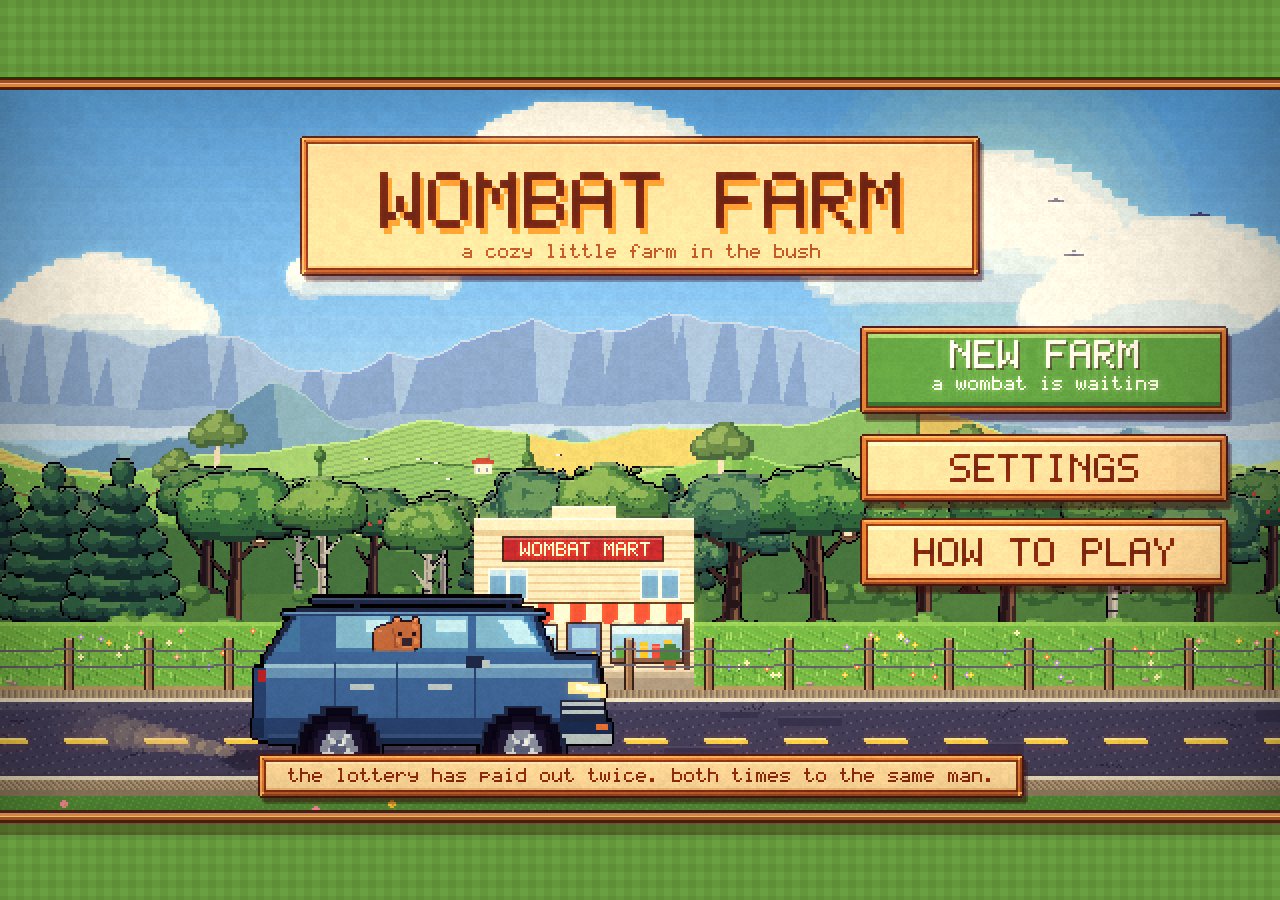
==== commit 29545d08: "Robot Captain Kirk, a WebGL shader pass, a textured meadow, a clock - Captain Clark is now Captain K" ====
--- a/index.html
+++ b/index.html
@@ -18,6 +18,7 @@
     <div id="tip" hidden></div>
 
     <div id="money"><img class="ico" data-ico="wdollar" alt=""><b id="s-wd">0</b></div>
+    <div id="clock" hidden><canvas id="clock-dial" width="30" height="30"></canvas><div class="ctx"><b id="c-time">9:00am</b><small id="c-day">Day 1</small></div></div>
     <div id="checklist" hidden></div>
 
     <div id="side">
@@ -89,9 +90,9 @@
         <li>Hoe a bed, sow seed on it, water it, and pick it with the hand when it glows.</li>
         <li>Feed a wombat and she leaves a cube. Put cubes in the truck and sell them to Jim, or spread one on a bed with the <b>Poo Scoop</b> and it grows twice as fast.</li>
         <li>The <b>shovel</b> paints the ground: hold the left button to dig down, the right button (or Shift) to heap up a hill. Water a hole with the can and it fills into a pond; water a trench and it runs like a creek. <b>[</b> and <b>]</b> change the brush size.</li>
-        <li>Captain Clark's <b>Ottoman Empire</b> in town sells furniture: click the Captain for his catalogue. Set it out with the hammer.</li>
+        <li>Captain Kirk's <b>Ottoman Empire</b> in town sells furniture: click the Captain for his catalogue. Set it out with the hammer.</li>
       </ol>
-      <div class="row"><button class="wbtn" id="b-music">MUSIC</button><button class="wbtn" id="b-reset">RESET</button></div>
+      <div class="row"><button class="wbtn" id="b-music">MUSIC</button><button class="wbtn" id="b-fx">SHADERS ON</button><button class="wbtn" id="b-reset">RESET</button></div>
     </div>
   </div>
 
@@ -112,6 +113,7 @@
 <script src="js/icons.js"></script>
 <script src="js/uikit.js"></script>
 <script src="js/portraits.js"></script>
+<script src="js/kirk.js"></script>
 <script src="js/data.js"></script>
 <script src="js/fx.js"></script>
 <script src="js/sky.js"></script>
@@ -129,6 +131,7 @@
 <script src="js/talk.js"></script>
 <script src="js/ui.js"></script>
 <script src="js/menu.js"></script>
+<script src="js/shader.js"></script>
 <script src="js/main.js"></script>
 </body>
 </html>
--- a/css/theme.css
+++ b/css/theme.css
@@ -33,7 +33,8 @@
 /* the picture sits in a thick pixel frame of its own */
 #frame { box-shadow: 0 0 0 3px var(--ol), 0 0 0 6px var(--fr1), 0 0 0 7px var(--fr0), 0 0 0 10px var(--fr3), 0 0 0 13px var(--ol), 8px 12px 0 13px rgba(40,20,4,0.35) !important; }
 /* and the picture itself, calmed a touch so the farm reads soft and warm */
-#game { filter: saturate(0.94) contrast(1.03); }
+/* the shader pass lies exactly over the game canvas; clicks go through it */
+#fx-gl { position: absolute; left: 0; top: 0; width: 100%; height: 100%; pointer-events: none; image-rendering: pixelated; }
 .dim { color: var(--ink2); } .good { color: var(--grass-d); } .warn { color: #c0301c; }
 
 /* ---- words over the picture --------------------------------------------------------- */
@@ -261,3 +262,29 @@
 .uhow img.ico { display: inline-block; vertical-align: -4px; }
 .ucard .act { padding: 8px 26px; }
 
+
+/* ---- the clock under the purse ------------------------------------------------------------------------ */
+#clock { position: absolute; left: 16px; top: 66px; z-index: 6; display: flex; align-items: center; gap: 8px; padding: 0 8px 0 2px;
+  pointer-events: none; line-height: 1.05; color: var(--ink);
+  border: 10px solid transparent; border-image: var(--gf-base) 10 fill / 10px / 0 stretch; image-rendering: pixelated;
+  filter: drop-shadow(3px 4px 0 rgba(40,16,4,0.35)); }
+#clock canvas { width: 36px; height: 36px; image-rendering: pixelated; box-shadow: 0 0 0 2px var(--ol), inset 0 0 0 1px #000; }
+#clock b { display: block; font-size: 20px; font-weight: 400; color: var(--ink); text-shadow: 2px 2px 0 var(--pp2); letter-spacing: 1px; }
+#clock small { display: block; font-size: 12px; color: var(--ink2); margin-top: 2px; }
+#clock[hidden] { display: none; }
+
+/* ---- paper grain on every box on the frame ------------------------------------------------------------- */
+.toast, #hotbar .hbrow, #hotbar .hbname, .dlg-box { position: relative; }
+#money::after, #clock::after, #checklist::after, #tip::after, .toast::after, #hotbar .hbrow::after, #hotbar .hbname::after,
+.dlg-box::after, .ucard::after, .panel::after {
+  content: '' !important; display: block !important; position: absolute; inset: -2px; pointer-events: none; z-index: 0;
+  background: var(--grain) 0 0 / 48px 48px repeat !important; mix-blend-mode: multiply; opacity: 0.5; image-rendering: pixelated;
+}
+#money > *, #clock > *, #checklist > *, .dlg-box > *, .ucard > *, .panel > * { position: relative; z-index: 1; }
+
+/* ---- small life in the toolbar: the tool in hand breathes ---------------------------------------------- */
+#hotbar .hslot.on img.ico { animation: toolbob 1.2s steps(2) infinite; }
+@keyframes toolbob { 0%, 100% { transform: translateY(0) } 50% { transform: translateY(-2px) } }
+#hotbar .hslot:not(.locked):hover img.ico { transform: scale(1.12) rotate(-6deg); }
+#money { filter: drop-shadow(3px 4px 0 rgba(40,16,4,0.35)); }
+#checklist { filter: drop-shadow(3px 4px 0 rgba(40,16,4,0.35)); }
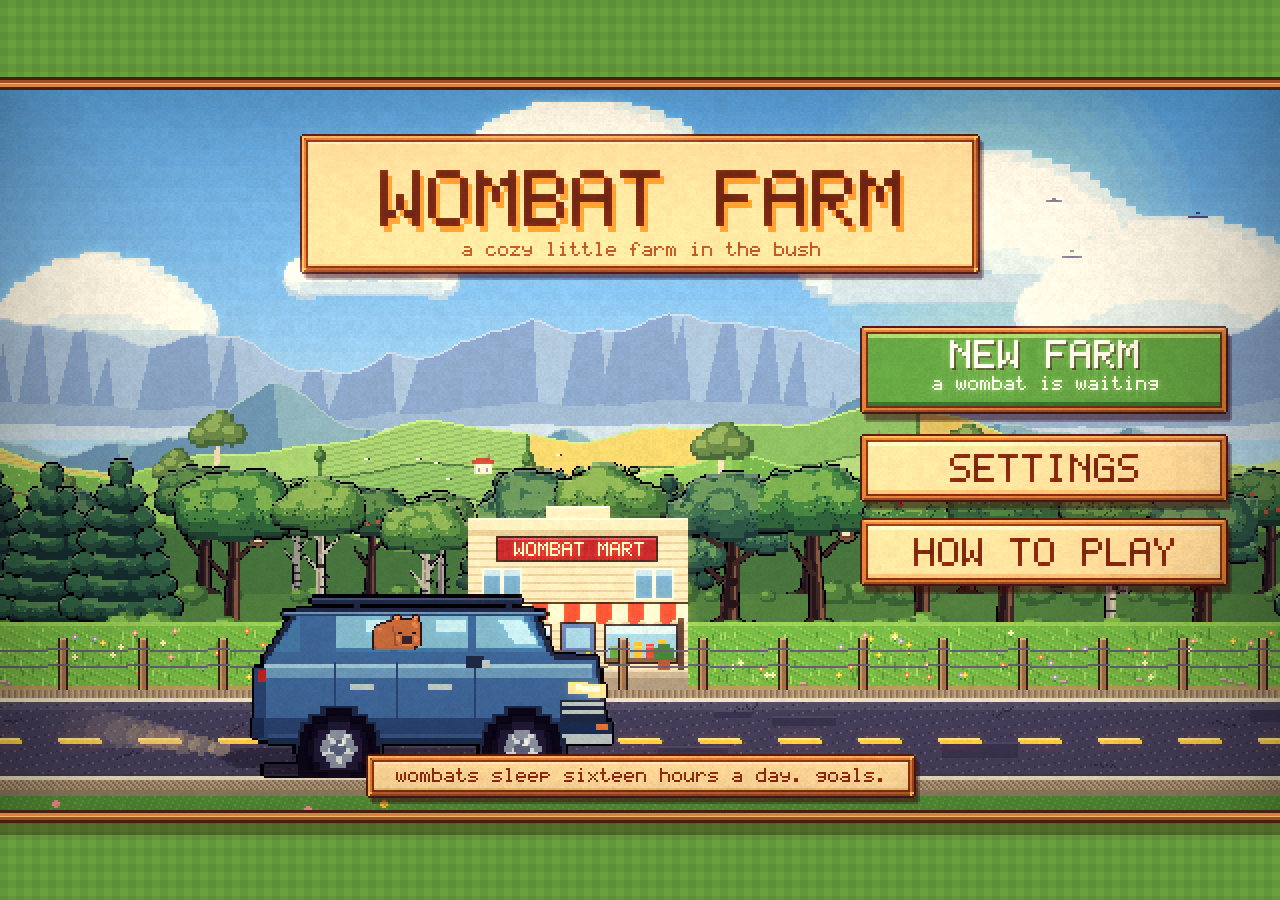
==== commit c34db0bc: "Anime Jim, a poop factory with a build menu, and places to explore - Jim is now a chibi anime girl i" ====
--- a/index.html
+++ b/index.html
@@ -20,6 +20,7 @@
     <div id="money"><img class="ico" data-ico="wdollar" alt=""><b id="s-wd">0</b></div>
     <div id="clock" hidden><canvas id="clock-dial" width="30" height="30"></canvas><div class="ctx"><b id="c-time">9:00am</b><small id="c-day">Day 1</small></div></div>
     <div id="checklist" hidden></div>
+    <div id="placebar" hidden><span id="pb-what"></span><button class="wbtn" id="pb-rot">ROTATE (R)</button><button class="wbtn" id="pb-stop">DONE (Esc)</button></div>
 
     <div id="side">
       <button class="rbtn big" id="b-tool" hidden><img class="ico" data-ico="t_sickle" alt=""></button>
@@ -46,6 +47,7 @@
 
     <div id="mini">
       <button class="mbtn" id="b-back" hidden><img class="ico sm" data-ico="back" alt=""></button>
+      <button class="mbtn bbuild" id="b-build" title="Build (B)" hidden><img class="ico" data-ico="t_hammer" alt=""><span>BUILD</span></button>
     </div>
 
     <div id="zoomer" hidden>
@@ -79,17 +81,29 @@
     <div class="pbody" id="wombat-body"></div>
   </div>
 
+  <div id="panel-build" class="panel build" hidden>
+    <div class="phead"><img class="ico" data-ico="t_hammer" alt=""><span class="ptitle">BUILD</span><button class="x" data-close="panel-build"><img class="ico sm" data-ico="close" alt=""></button></div>
+    <div class="pbody">
+      <div class="btabs"><button class="wbtn" data-btab="factory">FACTORY</button><button class="wbtn" data-btab="utility">UTILITY</button><button class="wbtn" data-btab="decor">DECOR</button><button class="wbtn" id="b-pick">PICK UP</button></div>
+      <div class="bgrid" id="b-grid"></div>
+      <div class="binv"><b>INVENTORY</b><div id="b-inv"></div></div>
+      <p class="bfoot"><span id="b-earned"></span> &middot; R rotates &middot; Esc stops placing</p>
+    </div>
+  </div>
+
   <div id="panel-help" class="panel" hidden>
     <div class="phead"><img class="ico" data-ico="eye" alt=""><span class="ptitle">HOW TO PLAY</span><button class="x" data-close="panel-help"><img class="ico sm" data-ico="close" alt=""></button></div>
     <div class="pbody help">
       <ol>
-        <li>You start with your two hands and W$300. Jim gives you his old sickle, and each job he teaches unlocks the next tool. Buy them at Wombat Mart: click the truck to drive there.</li>
-        <li>Jim, the old caretaker, tells you your next job in a speech bubble. Click him to chat, or to sell him your cubes.</li>
+        <li>You start with your two hands and W$300. Jim gives you her old sickle, and each job she teaches unlocks the next tool. Buy them at Wombat Mart: click the truck to drive there.</li>
+        <li>Jim, the caretaker in the wombat onesie, tells you your next job in a speech bubble. Click her to chat, or to sell her your cubes.</li>
         <li>Pick a tool on the toolbar along the bottom, or press <b>1</b>&ndash;<b>0</b>. Locked tools show a padlock; unlocked ones you have not bought show their price. An arrow points at your current job. Drag bare ground, roll the wheel or use the arrow keys to look around.</li>
         <li>Cut the weeds with the sickle, have the ants take the old logs, and sow grass. A tidy garden brings a wombat.</li>
         <li>Hoe a bed, sow seed on it, water it, and pick it with the hand when it glows.</li>
         <li>Feed a wombat and she leaves a cube. Put cubes in the truck and sell them to Jim, or spread one on a bed with the <b>Poo Scoop</b> and it grows twice as fast.</li>
         <li>The <b>shovel</b> paints the ground: hold the left button to dig down, the right button (or Shift) to heap up a hill. Water a hole with the can and it fills into a pond; water a trench and it runs like a creek. <b>[</b> and <b>]</b> change the brush size.</li>
+        <li>Press <b>B</b> (or BUILD) for the <b>Build menu</b>: buy machines into your inventory, place them on your land and turn them with <b>R</b>. A <b>Poop Hopper</b> sucks up cubes, belts carry them to a <b>Fertiliser Mill</b>, then a <b>Grow House</b> for carrots, then a <b>Pickup Point</b> sells them. The longer the chain, the more it pays.</li>
+        <li><b>Still Lake</b>, <b>Blackwood</b> and <b>Fern Gully</b> are on the map. Drag along them and click things to pick them up. Buy one and you find twice as much there, and it unlocks its own building.</li>
         <li>Captain Kirk's <b>Ottoman Empire</b> in town sells furniture: click the Captain for his catalogue. Set it out with the hammer.</li>
       </ol>
       <div class="row"><button class="wbtn" id="b-music">MUSIC</button><button class="wbtn" id="b-fx">SHADERS ON</button><button class="wbtn" id="b-reset">RESET</button></div>
@@ -114,6 +128,8 @@
 <script src="js/uikit.js"></script>
 <script src="js/portraits.js"></script>
 <script src="js/kirk.js"></script>
+<script src="js/jimgirl.js"></script>
+<script src="js/busts.js"></script>
 <script src="js/data.js"></script>
 <script src="js/fx.js"></script>
 <script src="js/sky.js"></script>
@@ -132,6 +148,8 @@
 <script src="js/ui.js"></script>
 <script src="js/menu.js"></script>
 <script src="js/shader.js"></script>
+<script src="js/factory.js"></script>
+<script src="js/explore.js"></script>
 <script src="js/main.js"></script>
 </body>
 </html>
--- a/css/style.css
+++ b/css/style.css
@@ -974,3 +974,27 @@
 #hotbar, #hotbar .hbname { line-height: 1.25; }
 #hotbar .hbname { padding: 1px 8px 3px; }
 #toasts { bottom: 122px !important; }
+
+/* ---- panel headings (restored: lost with the phone styles) ---- */
+.phead {
+  position: relative; z-index: 2; display: flex; align-items: center; gap: 10px;
+  margin: -26px 30px 14px; padding: 10px 20px 10px 16px;
+  color: #f4dfae; font-family: var(--ft); font-weight: 400; font-size: 16px; letter-spacing: 2px;
+  text-shadow: 0 2px 0 var(--wd0);
+  background:
+    repeating-linear-gradient(90deg, rgba(0,0,0,0.12) 0 3px, rgba(255,214,150,0.05) 3px 7px, rgba(0,0,0,0) 7px 15px),
+    linear-gradient(180deg, var(--wd4) 0 16%, var(--wd3) 16% 58%, var(--wd2) 58% 84%, var(--wd1) 84% 100%);
+  border: 3px solid var(--ol);
+  box-shadow: inset 0 2px 0 var(--wd5), inset 0 -3px 0 var(--wd0), 0 4px 0 0 var(--wd0), 0 4px 0 3px var(--ol);
+}
+.phead::before, .phead::after {
+  content: ''; position: absolute; top: -7px; bottom: -7px; width: 16px;
+  background: linear-gradient(180deg, var(--tl4) 0 14%, var(--tl3) 14% 34%, var(--tl2) 34% 68%, var(--tl1) 68% 100%);
+  border: 3px solid var(--ol);
+  box-shadow: inset 0 2px 0 rgba(200,244,255,0.5);
+}
+.phead::before { left: -12px; }
+.phead::after { right: -12px; }
+.phead img.ico { width: 22px; height: 22px; }
+.phead .x { margin-left: auto; z-index: 1; }
+.panel .phead { animation: bodyin 0.22s cubic-bezier(0.3, 1.6, 0.5, 1) backwards; }
--- a/css/theme.css
+++ b/css/theme.css
@@ -288,3 +288,45 @@
 #hotbar .hslot:not(.locked):hover img.ico { transform: scale(1.12) rotate(-6deg); }
 #money { filter: drop-shadow(3px 4px 0 rgba(40,16,4,0.35)); }
 #checklist { filter: drop-shadow(3px 4px 0 rgba(40,16,4,0.35)); }
+
+/* ---- the build menu -------------------------------------------------------------------------------------- */
+.panel.build { width: min(900px, 96vw); }
+.btabs { display: flex; gap: 8px; margin: 2px 0 12px; flex-wrap: wrap; }
+.btabs .wbtn { padding: 6px 14px; font-size: 15px; }
+.btabs .wbtn.on { background: var(--sun) !important; transform: translateY(2px); }
+.btabs #b-pick { margin-left: auto; background: #f0b8a8 !important; }
+.bgrid { display: grid; grid-template-columns: repeat(auto-fill, minmax(196px, 1fr)); gap: 10px; }
+.bcard { display: flex; flex-direction: column; gap: 4px; padding: 8px 10px 10px; line-height: 1.3;
+  background: var(--pp0); border: 3px solid var(--pp3); box-shadow: inset 2px 2px 0 #ffffff, 0 3px 0 var(--pp3); }
+.bcard b { font-size: 16px; font-weight: 400; color: var(--fr3); }
+.bcard p { margin: 0; font-size: 12px; color: var(--ink2); min-height: 44px; }
+.bpic { height: 70px; display: flex; align-items: center; justify-content: center; background: #cfe0a8; border: 3px solid #6a8a3a;
+  box-shadow: inset 3px 3px 0 #a8c080, inset -2px -2px 0 #e8f4c8; }
+.bpic img { height: 64px; image-rendering: pixelated; }
+.brow3 { display: flex; gap: 6px; align-items: center; }
+.brow3 .wbtn { padding: 4px 10px; font-size: 13px; }
+.brow3 .wbtn.go { background: var(--grass) !important; color: #fff !important; }
+.bprice { display: flex; align-items: center; gap: 3px; font-size: 16px; color: var(--ink); }
+.bhave { margin-left: auto; font-size: 15px; color: var(--grass-d); }
+.bempty { color: var(--ink2); padding: 20px; }
+.binv { margin-top: 12px; padding: 6px 8px; background: #d8b888; border: 3px solid var(--fr3); box-shadow: inset 2px 2px 0 rgba(0,0,0,0.18); }
+.binv > b { display: block; font-size: 13px; font-weight: 400; color: var(--ink); margin-bottom: 4px; }
+#b-inv { display: flex; gap: 6px; flex-wrap: wrap; min-height: 44px; align-items: center; }
+.binvi { position: relative; width: 44px; height: 44px; padding: 0; cursor: pointer; background: var(--pp0); border: 3px solid var(--ol); box-shadow: inset 2px 2px 0 #fff; }
+.binvi:hover { background: var(--sun-l); transform: translateY(-2px); }
+.binvi img { width: 38px; height: 38px; image-rendering: pixelated; }
+.binvi i { position: absolute; right: -6px; bottom: -6px; font-style: normal; font-size: 12px; line-height: 14px; padding: 0 4px; color: #fff; background: var(--tomato); box-shadow: 0 0 0 2px var(--ol); }
+.bfoot { margin: 10px 0 0; font-size: 12px; color: var(--ink2); }
+/* the BUILD button next to back, and the bar along the top while placing */
+.mbtn.bbuild { display: flex; align-items: center; gap: 6px; padding: 0 12px 0 8px !important; height: 50px; width: auto !important; }
+.mbtn.bbuild span { font-size: 16px; letter-spacing: 1px; color: var(--ink); }
+#placebar { position: absolute; left: 50%; top: 12px; transform: translateX(-50%); z-index: 12; display: flex; gap: 10px; align-items: center;
+  padding: 2px 8px; line-height: 1.3; font-size: 15px; color: var(--ink); white-space: nowrap;
+  border: 10px solid transparent; border-image: var(--gf-paper) 10 fill / 10px / 0 stretch; image-rendering: pixelated;
+  filter: drop-shadow(3px 4px 0 rgba(40,16,4,0.35)); }
+#placebar b { color: var(--fr3); font-weight: 400; }
+#placebar .wbtn { padding: 4px 10px; font-size: 13px; }
+#placebar[hidden] { display: none; }
+.bcard.locked { opacity: 0.72; background: #ecdcc0; }
+.bcard.locked .bpic img { filter: grayscale(0.8) brightness(0.8); }
+.block { display: flex; align-items: center; gap: 4px; font-size: 12px; color: var(--am1); }
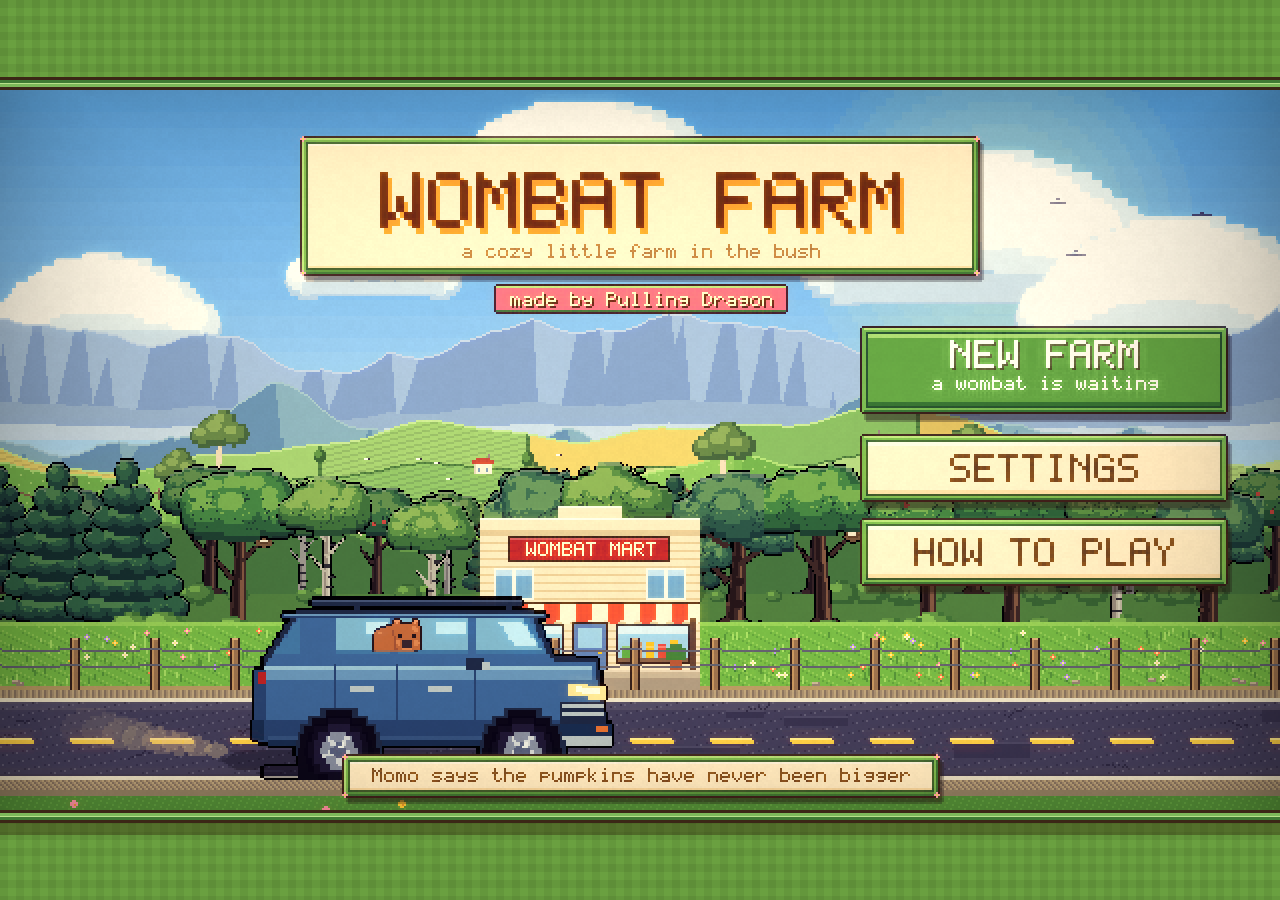
==== commit 6c106731: "Momo, a cozy meadow UI, a Dragon City build menu, less text, credits - Jim is now Momo, with lines t" ====
--- a/index.html
+++ b/index.html
@@ -20,7 +20,7 @@
     <div id="money"><img class="ico" data-ico="wdollar" alt=""><b id="s-wd">0</b></div>
     <div id="clock" hidden><canvas id="clock-dial" width="30" height="30"></canvas><div class="ctx"><b id="c-time">9:00am</b><small id="c-day">Day 1</small></div></div>
     <div id="checklist" hidden></div>
-    <div id="placebar" hidden><span id="pb-what"></span><button class="wbtn" id="pb-rot">ROTATE (R)</button><button class="wbtn" id="pb-stop">DONE (Esc)</button></div>
+    <div id="placebar" hidden><span id="pb-what"></span><button class="wbtn" id="pb-rot">R</button><button class="wbtn" id="pb-stop">DONE</button></div>
 
     <div id="side">
       <button class="rbtn big" id="b-tool" hidden><img class="ico" data-ico="t_sickle" alt=""></button>
@@ -81,13 +81,17 @@
     <div class="pbody" id="wombat-body"></div>
   </div>
 
-  <div id="panel-build" class="panel build" hidden>
-    <div class="phead"><img class="ico" data-ico="t_hammer" alt=""><span class="ptitle">BUILD</span><button class="x" data-close="panel-build"><img class="ico sm" data-ico="close" alt=""></button></div>
-    <div class="pbody">
-      <div class="btabs"><button class="wbtn" data-btab="factory">FACTORY</button><button class="wbtn" data-btab="utility">UTILITY</button><button class="wbtn" data-btab="decor">DECOR</button><button class="wbtn" id="b-pick">PICK UP</button></div>
-      <div class="bgrid" id="b-grid"></div>
-      <div class="binv"><b>INVENTORY</b><div id="b-inv"></div></div>
-      <p class="bfoot"><span id="b-earned"></span> &middot; R rotates &middot; Esc stops placing</p>
+  <div id="panel-build" class="panel build dc" hidden>
+    <div class="dc-top"><span class="dc-title"><img class="ico" data-ico="t_hammer" alt="">BUILD</span><span class="dc-coins"><img class="ico sm" data-ico="wdollar" alt=""><b id="b-coins">0</b></span><button class="x" data-close="panel-build"><img class="ico sm" data-ico="close" alt=""></button></div>
+    <div class="dc-body">
+      <div class="dc-tabs">
+        <button data-btab="factory"><img class="ico" data-ico="t_hammer" alt=""><span>MAKE</span></button>
+        <button data-btab="utility"><img class="ico" data-ico="t_water" alt=""><span>HELP</span></button>
+        <button data-btab="decor"><img class="ico" data-ico="d_ottoman" alt=""><span>DECOR</span></button>
+        <button data-btab="storage"><img class="ico" data-ico="basket" alt=""><span>BAG</span></button>
+        <button id="b-pick"><img class="ico" data-ico="t_drag" alt=""><span>MOVE</span></button>
+      </div>
+      <div class="dc-row" id="b-grid"></div>
     </div>
   </div>
 
@@ -95,17 +99,14 @@
     <div class="phead"><img class="ico" data-ico="eye" alt=""><span class="ptitle">HOW TO PLAY</span><button class="x" data-close="panel-help"><img class="ico sm" data-ico="close" alt=""></button></div>
     <div class="pbody help">
       <ol>
-        <li>You start with your two hands and W$300. Jim gives you her old sickle, and each job she teaches unlocks the next tool. Buy them at Wombat Mart: click the truck to drive there.</li>
-        <li>Jim, the caretaker in the wombat onesie, tells you your next job in a speech bubble. Click her to chat, or to sell her your cubes.</li>
-        <li>Pick a tool on the toolbar along the bottom, or press <b>1</b>&ndash;<b>0</b>. Locked tools show a padlock; unlocked ones you have not bought show their price. An arrow points at your current job. Drag bare ground, roll the wheel or use the arrow keys to look around.</li>
-        <li>Cut the weeds with the sickle, have the ants take the old logs, and sow grass. A tidy garden brings a wombat.</li>
-        <li>Hoe a bed, sow seed on it, water it, and pick it with the hand when it glows.</li>
-        <li>Feed a wombat and she leaves a cube. Put cubes in the truck and sell them to Jim, or spread one on a bed with the <b>Poo Scoop</b> and it grows twice as fast.</li>
-        <li>The <b>shovel</b> paints the ground: hold the left button to dig down, the right button (or Shift) to heap up a hill. Water a hole with the can and it fills into a pond; water a trench and it runs like a creek. <b>[</b> and <b>]</b> change the brush size.</li>
-        <li>Press <b>B</b> (or BUILD) for the <b>Build menu</b>: buy machines into your inventory, place them on your land and turn them with <b>R</b>. A <b>Poop Hopper</b> sucks up cubes, belts carry them to a <b>Fertiliser Mill</b>, then a <b>Grow House</b> for carrots, then a <b>Pickup Point</b> sells them. The longer the chain, the more it pays.</li>
-        <li><b>Still Lake</b>, <b>Blackwood</b> and <b>Fern Gully</b> are on the map. Drag along them and click things to pick them up. Buy one and you find twice as much there, and it unlocks its own building.</li>
-        <li>Captain Kirk's <b>Ottoman Empire</b> in town sells furniture: click the Captain for his catalogue. Set it out with the hammer.</li>
+        <li><b>Momo</b> gives you jobs. Click her to chat or sell cubes.</li>
+        <li>Tools: <b>1</b>&ndash;<b>0</b>. Buy them at <b>Wombat Mart</b> (click the truck).</li>
+        <li>Cut weeds, clear logs, sow grass. A wombat comes!</li>
+        <li>Grow veg, feed wombats, collect their <b>cube poop</b>.</li>
+        <li>Buy furniture from <b>Captain Kirk</b>, then <b>BUILD</b> (<b>B</b>) a poop factory. <b>R</b> rotates.</li>
+        <li>Explore <b>Still Lake</b>, <b>Blackwood</b> and <b>Fern Gully</b> on the map (<b>M</b>).</li>
       </ol>
+      <p class="credit">Wombat Farm &middot; made by <b>Pulling Dragon</b></p>
       <div class="row"><button class="wbtn" id="b-music">MUSIC</button><button class="wbtn" id="b-fx">SHADERS ON</button><button class="wbtn" id="b-reset">RESET</button></div>
     </div>
   </div>
--- a/css/theme.css
+++ b/css/theme.css
@@ -6,14 +6,15 @@
    Nothing on this page is round. Loaded after style.css and louder than it.
    ========================================================================== */
 :root {
-  --ol: #4a1e0e; --inner: #7a3414;
-  --fr0: #f2b870; --fr1: #d4843e; --fr2: #bc6a32; --fr3: #9a5024;
-  --pp0: #fff3d4; --pp1: #f8e2b2; --pp2: #eac48a; --pp3: #d49a54;
-  --ink: #5a2610; --ink2: #8a5028;
-  --cream: #fff3d4; --parch: #f8e2b2;
+  --ol: #3b2616; --inner: #2f5a2a;
+  --fr0: #b8e08a; --fr1: #7cb85a; --fr2: #5a9a44; --fr3: #3f7a34;
+  --pp0: #fffaf0; --pp1: #fdf0d8; --pp2: #f2dcb4; --pp3: #d8b888;
+  --ink: #4a3222; --ink2: #8a6a4c;
+  --cream: #fffaf0; --parch: #fdf0d8;
+  --berry: #f07a8a; --berry-d: #c83a4c; --honey: #f8d060; --honey-d: #b88420;
   /* the old palette names, pointed at the new colours so older rules follow */
-  --wd0: #3a1406; --wd1: #5a2610; --wd2: #7a3414; --wd3: #9a5024; --wd4: #bc6a32; --wd5: #d4843e;
-  --pg0: #c89858; --pg1: #eac48a; --pg2: #f8e2b2; --pg3: #ffecbc; --pg4: #fff3d4; --pg5: #8a5028;
+  --wd0: #1e3a1a; --wd1: #2f5a2a; --wd2: #3f7a34; --wd3: #5a9a44; --wd4: #7cb85a; --wd5: #b8e08a;
+  --pg0: #d8b888; --pg1: #f2dcb4; --pg2: #fdf0d8; --pg3: #fff4e0; --pg4: #fffaf0; --pg5: #8a6a4c;
   --gd0: #264e20; --gd1: #3f7a32; --gd2: #6aa84a; --gd3: #a8d880; --gd4: #d8ffa8;
   --tl0: #0a3a6a; --tl1: #1a5aa0; --tl2: #5a9ad0; --tl3: #7ac8ff; --tl4: #c0e8ff;
   --am0: #6a0e06; --am1: #983224; --am2: #d45a40; --am3: #ff8a70;
@@ -273,15 +274,6 @@
 #clock small { display: block; font-size: 12px; color: var(--ink2); margin-top: 2px; }
 #clock[hidden] { display: none; }
 
-/* ---- paper grain on every box on the frame ------------------------------------------------------------- */
-.toast, #hotbar .hbrow, #hotbar .hbname, .dlg-box { position: relative; }
-#money::after, #clock::after, #checklist::after, #tip::after, .toast::after, #hotbar .hbrow::after, #hotbar .hbname::after,
-.dlg-box::after, .ucard::after, .panel::after {
-  content: '' !important; display: block !important; position: absolute; inset: -2px; pointer-events: none; z-index: 0;
-  background: var(--grain) 0 0 / 48px 48px repeat !important; mix-blend-mode: multiply; opacity: 0.5; image-rendering: pixelated;
-}
-#money > *, #clock > *, #checklist > *, .dlg-box > *, .ucard > *, .panel > * { position: relative; z-index: 1; }
-
 /* ---- small life in the toolbar: the tool in hand breathes ---------------------------------------------- */
 #hotbar .hslot.on img.ico { animation: toolbob 1.2s steps(2) infinite; }
 @keyframes toolbob { 0%, 100% { transform: translateY(0) } 50% { transform: translateY(-2px) } }
@@ -289,34 +281,59 @@
 #money { filter: drop-shadow(3px 4px 0 rgba(40,16,4,0.35)); }
 #checklist { filter: drop-shadow(3px 4px 0 rgba(40,16,4,0.35)); }
 
-/* ---- the build menu -------------------------------------------------------------------------------------- */
-.panel.build { width: min(900px, 96vw); }
-.btabs { display: flex; gap: 8px; margin: 2px 0 12px; flex-wrap: wrap; }
-.btabs .wbtn { padding: 6px 14px; font-size: 15px; }
-.btabs .wbtn.on { background: var(--sun) !important; transform: translateY(2px); }
-.btabs #b-pick { margin-left: auto; background: #f0b8a8 !important; }
-.bgrid { display: grid; grid-template-columns: repeat(auto-fill, minmax(196px, 1fr)); gap: 10px; }
-.bcard { display: flex; flex-direction: column; gap: 4px; padding: 8px 10px 10px; line-height: 1.3;
-  background: var(--pp0); border: 3px solid var(--pp3); box-shadow: inset 2px 2px 0 #ffffff, 0 3px 0 var(--pp3); }
-.bcard b { font-size: 16px; font-weight: 400; color: var(--fr3); }
-.bcard p { margin: 0; font-size: 12px; color: var(--ink2); min-height: 44px; }
-.bpic { height: 70px; display: flex; align-items: center; justify-content: center; background: #cfe0a8; border: 3px solid #6a8a3a;
-  box-shadow: inset 3px 3px 0 #a8c080, inset -2px -2px 0 #e8f4c8; }
-.bpic img { height: 64px; image-rendering: pixelated; }
-.brow3 { display: flex; gap: 6px; align-items: center; }
-.brow3 .wbtn { padding: 4px 10px; font-size: 13px; }
-.brow3 .wbtn.go { background: var(--grass) !important; color: #fff !important; }
-.bprice { display: flex; align-items: center; gap: 3px; font-size: 16px; color: var(--ink); }
-.bhave { margin-left: auto; font-size: 15px; color: var(--grass-d); }
-.bempty { color: var(--ink2); padding: 20px; }
-.binv { margin-top: 12px; padding: 6px 8px; background: #d8b888; border: 3px solid var(--fr3); box-shadow: inset 2px 2px 0 rgba(0,0,0,0.18); }
-.binv > b { display: block; font-size: 13px; font-weight: 400; color: var(--ink); margin-bottom: 4px; }
-#b-inv { display: flex; gap: 6px; flex-wrap: wrap; min-height: 44px; align-items: center; }
-.binvi { position: relative; width: 44px; height: 44px; padding: 0; cursor: pointer; background: var(--pp0); border: 3px solid var(--ol); box-shadow: inset 2px 2px 0 #fff; }
-.binvi:hover { background: var(--sun-l); transform: translateY(-2px); }
-.binvi img { width: 38px; height: 38px; image-rendering: pixelated; }
-.binvi i { position: absolute; right: -6px; bottom: -6px; font-style: normal; font-size: 12px; line-height: 14px; padding: 0 4px; color: #fff; background: var(--tomato); box-shadow: 0 0 0 2px var(--ol); }
-.bfoot { margin: 10px 0 0; font-size: 12px; color: var(--ink2); }
+/* ---- the build menu: a Dragon City bottom sheet ------------------------------------------------------------
+   A strip along the bottom of the picture: a ribbon with the title and your coins, big icon tabs down
+   the left, and a row of fat cards you scroll sideways. */
+.panel.build.dc { top: auto !important; bottom: 12px; transform: translateX(-50%) !important; width: min(1120px, 97vw); max-height: none; padding: 0 0 10px !important; animation: dcup .22s steps(4, end) !important; }
+@keyframes dcup { from { transform: translate(-50%, 40px); opacity: 0 } to { transform: translate(-50%, 0); opacity: 1 } }
+.dc-top { display: flex; align-items: center; gap: 12px; margin: -26px 18px 6px; position: relative; z-index: 2; }
+.dc-title { display: flex; align-items: center; gap: 8px; padding: 6px 22px 8px 14px; font-size: 22px; letter-spacing: 3px; color: #fffaf0;
+  text-shadow: 2px 2px 0 var(--ol); background: var(--berry); border: 3px solid var(--ol);
+  box-shadow: inset 3px 3px 0 #ffb0bc, inset -3px -3px 0 var(--berry-d), 0 4px 0 rgba(40,20,10,0.35); }
+.dc-title img.ico { width: 26px; height: 26px; }
+.dc-coins { display: flex; align-items: center; gap: 6px; padding: 4px 12px; font-size: 18px; color: var(--ink); background: var(--honey);
+  border: 3px solid var(--ol); box-shadow: inset 2px 2px 0 #fff4c0, inset -2px -2px 0 var(--honey-d); }
+.dc-coins b { font-weight: 400; }
+.dc-top .x { margin-left: auto; }
+.dc-body { display: flex; gap: 12px; padding: 0 12px; }
+.dc-tabs { display: flex; flex-direction: column; gap: 6px; flex: 0 0 auto; }
+.dc-tabs button { width: 74px; display: flex; flex-direction: column; align-items: center; gap: 2px; padding: 5px 0 4px; cursor: pointer;
+  font-family: var(--f); font-size: 12px; letter-spacing: 1px; color: var(--ink); background: var(--pp1);
+  border: 3px solid var(--ol); box-shadow: inset 2px 2px 0 #ffffff, inset -2px -2px 0 var(--pp3), 0 3px 0 var(--ol); }
+.dc-tabs button img.ico { width: 26px; height: 26px; }
+.dc-tabs button:hover { background: #fff4c0; transform: translateY(-1px); }
+.dc-tabs button.on { background: var(--fr1); color: #fffaf0; text-shadow: 1px 1px 0 var(--ol); box-shadow: inset 2px 2px 0 var(--fr0), inset -2px -2px 0 var(--fr3), 0 1px 0 var(--ol); transform: translateY(2px); }
+.dc-tabs #b-pick { background: #ffd8e0; }
+.dc-row { flex: 1; display: flex; gap: 12px; overflow-x: auto; overflow-y: hidden; padding: 6px 4px 12px; scroll-snap-type: x mandatory; align-items: flex-start; min-height: 200px; }
+.dc-row::-webkit-scrollbar { height: 12px; }
+.dc-row::-webkit-scrollbar-thumb { background: var(--honey); border: 3px solid var(--ol); }
+.dc-row::-webkit-scrollbar-track { background: var(--pp2); }
+.dcc { position: relative; flex: 0 0 150px; height: auto; scroll-snap-align: start; display: flex; flex-direction: column; align-items: center; padding: 0 0 8px;
+  border: 3px solid var(--ol); box-shadow: inset 0 0 0 3px #ffffff80, 0 4px 0 var(--ol); background: #cfeaf8; }
+.dcc.cat-utility { background: #fbe8a8; } .dcc.cat-decor { background: #ffd8e2; }
+.dcc:hover { transform: translateY(-3px); box-shadow: inset 0 0 0 3px #ffffffb0, 0 7px 0 var(--ol); }
+.dcc-name { align-self: stretch; margin: 0 0 4px; padding: 4px 4px 5px; text-align: center; font-size: 14px; line-height: 1.1; color: #fffaf0;
+  text-shadow: 1px 1px 0 var(--ol); background: var(--fr2); border-bottom: 3px solid var(--ol); box-shadow: inset 0 2px 0 var(--fr0); }
+.dcc.cat-utility .dcc-name { background: #d8a030; box-shadow: inset 0 2px 0 #f8d060; }
+.dcc.cat-decor .dcc-name { background: var(--berry); box-shadow: inset 0 2px 0 #ffb0bc; }
+.dcc-art { width: 132px; height: 104px; display: flex; align-items: flex-end; justify-content: center; position: relative;
+  background: radial-gradient(ellipse 50% 18% at 50% 88%, rgba(60,120,40,0.55) 0 98%, transparent 100%); }
+.dcc-art img { width: 96px; height: auto; max-height: 100px; object-fit: contain; image-rendering: pixelated; filter: drop-shadow(0 3px 0 rgba(40,30,10,0.25)); }
+.dcc-have { position: absolute; top: 30px; right: 6px; font-style: normal; font-size: 13px; padding: 1px 6px; color: #fff; background: var(--berry-d); border: 2px solid var(--ol); }
+.dcc-tag { font-size: 12px; color: var(--ink2); margin: 2px 0 6px; min-height: 14px; }
+.panel.build.dc .dc-tabs { justify-content: flex-start; }
+.dc-tabs button { padding: 3px 0 2px; }
+.dc-tabs button img.ico { width: 22px !important; height: 22px !important; }
+.dcc-btn { display: flex; align-items: center; justify-content: center; gap: 6px; min-width: 116px; padding: 6px 10px; cursor: pointer;
+  font-family: var(--f); font-size: 18px; color: var(--ink); border: 3px solid var(--ol); }
+.dcc-btn.buy { background: var(--honey); box-shadow: inset 2px 2px 0 #fff4c0, inset -2px -2px 0 var(--honey-d), 0 3px 0 var(--ol); }
+.dcc-btn.place { background: var(--fr1); color: #fffaf0; text-shadow: 1px 1px 0 var(--ol); box-shadow: inset 2px 2px 0 var(--fr0), inset -2px -2px 0 var(--fr3), 0 3px 0 var(--ol); }
+.dcc-btn:hover:not(:disabled) { filter: brightness(1.08); transform: translateY(-1px); }
+.dcc-btn:active:not(:disabled) { transform: translateY(3px); box-shadow: none; }
+.dcc-btn:disabled { filter: grayscale(0.7); opacity: 0.6; cursor: default; }
+.dcc.locked .dcc-art img { filter: grayscale(1) brightness(0.55); }
+.dcc-lock { display: flex; align-items: center; gap: 4px; padding: 6px 8px; font-size: 12px; color: #fffaf0; background: #6a5a4a; border: 3px solid var(--ol); }
+.dc-empty { align-self: center; margin: auto; font-size: 18px; color: var(--ink2); }
 /* the BUILD button next to back, and the bar along the top while placing */
 .mbtn.bbuild { display: flex; align-items: center; gap: 6px; padding: 0 12px 0 8px !important; height: 50px; width: auto !important; }
 .mbtn.bbuild span { font-size: 16px; letter-spacing: 1px; color: var(--ink); }
@@ -327,6 +344,8 @@
 #placebar b { color: var(--fr3); font-weight: 400; }
 #placebar .wbtn { padding: 4px 10px; font-size: 13px; }
 #placebar[hidden] { display: none; }
-.bcard.locked { opacity: 0.72; background: #ecdcc0; }
-.bcard.locked .bpic img { filter: grayscale(0.8) brightness(0.8); }
-.block { display: flex; align-items: center; gap: 4px; font-size: 12px; color: var(--am1); }
+.panel .dcc-btn, .panel .dc-tabs button { border-image: none !important; border: 3px solid var(--ol) !important; }
+.panel .dcc-btn.buy { background: var(--honey) !important; }
+.panel .dcc-btn.place { background: var(--fr1) !important; }
+.credit { text-align: center; margin: 10px 0 8px; font-size: 14px; color: var(--ink2); }
+.credit b { color: var(--berry-d); font-weight: 400; }
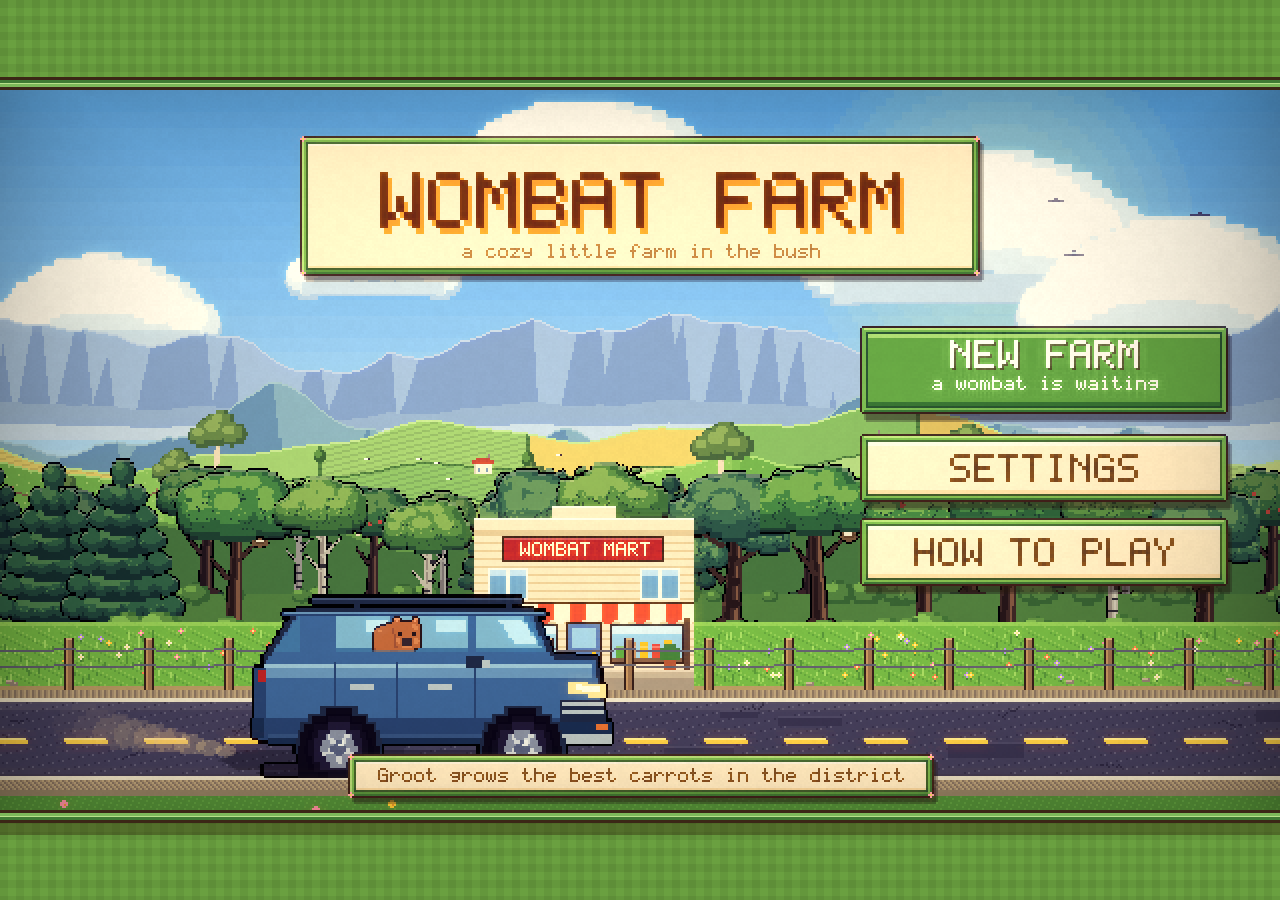
==== commit ab621905: "Softer Momo arms with paw beans, credit removed, lusher cover grass Co-Authored-By: Claude Opus 5.5 " ====
--- a/index.html
+++ b/index.html
@@ -106,7 +106,6 @@
         <li>Buy furniture from <b>Captain Kirk</b>, then <b>BUILD</b> (<b>B</b>) a poop factory. <b>R</b> rotates.</li>
         <li>Explore <b>Still Lake</b>, <b>Blackwood</b> and <b>Fern Gully</b> on the map (<b>M</b>).</li>
       </ol>
-      <p class="credit">Wombat Farm &middot; made by <b>Pulling Dragon</b></p>
       <div class="row"><button class="wbtn" id="b-music">MUSIC</button><button class="wbtn" id="b-fx">SHADERS ON</button><button class="wbtn" id="b-reset">RESET</button></div>
     </div>
   </div>
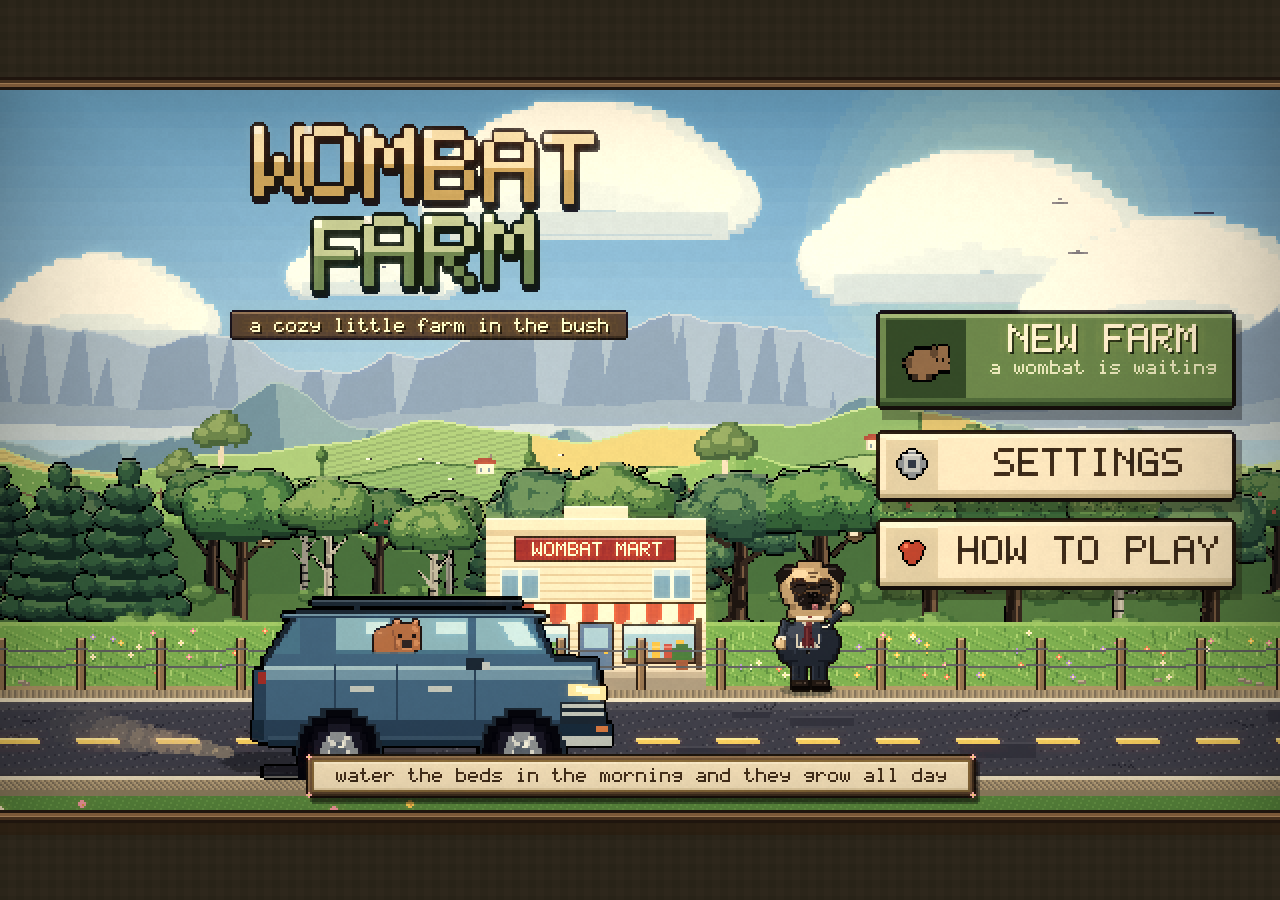
==== commit 11e9a8e5: "Mr Biscuit the pug in a suit replaces Momo; walnut-and-brass UI, carpenter's-catalogue Build menu, r" ====
--- a/index.html
+++ b/index.html
@@ -99,7 +99,7 @@
     <div class="phead"><img class="ico" data-ico="eye" alt=""><span class="ptitle">HOW TO PLAY</span><button class="x" data-close="panel-help"><img class="ico sm" data-ico="close" alt=""></button></div>
     <div class="pbody help">
       <ol>
-        <li><b>Momo</b> gives you jobs. Click her to chat or sell cubes.</li>
+        <li><b>Mr Biscuit</b> the pug gives you jobs. Click him to chat or sell cubes.</li>
         <li>Tools: <b>1</b>&ndash;<b>0</b>. Buy them at <b>Wombat Mart</b> (click the truck).</li>
         <li>Cut weeds, clear logs, sow grass. A wombat comes!</li>
         <li>Grow veg, feed wombats, collect their <b>cube poop</b>.</li>
@@ -128,7 +128,7 @@
 <script src="js/uikit.js"></script>
 <script src="js/portraits.js"></script>
 <script src="js/kirk.js"></script>
-<script src="js/jimgirl.js"></script>
+<script src="js/pug.js"></script>
 <script src="js/busts.js"></script>
 <script src="js/data.js"></script>
 <script src="js/fx.js"></script>
--- a/css/theme.css
+++ b/css/theme.css
@@ -6,30 +6,31 @@
    Nothing on this page is round. Loaded after style.css and louder than it.
    ========================================================================== */
 :root {
-  --ol: #3b2616; --inner: #2f5a2a;
-  --fr0: #b8e08a; --fr1: #7cb85a; --fr2: #5a9a44; --fr3: #3f7a34;
-  --pp0: #fffaf0; --pp1: #fdf0d8; --pp2: #f2dcb4; --pp3: #d8b888;
-  --ink: #4a3222; --ink2: #8a6a4c;
-  --cream: #fffaf0; --parch: #fdf0d8;
-  --berry: #f07a8a; --berry-d: #c83a4c; --honey: #f8d060; --honey-d: #b88420;
+  /* walnut, brass, linen and moss: a farmhouse palette, muted like real materials */
+  --ol: #1f150e; --inner: #8a6a36;
+  --fr0: #9a7650; --fr1: #7a5838; --fr2: #62452b; --fr3: #45301d;
+  --pp0: #f6f0e2; --pp1: #ece3cf; --pp2: #dcd0b4; --pp3: #b8a882;
+  --ink: #2e241a; --ink2: #6e5e48;
+  --cream: #f6f0e2; --parch: #ece3cf;
+  --berry: #8e3a34; --berry-d: #5e221e; --honey: #c9a256; --honey-d: #8a6a2e;
   /* the old palette names, pointed at the new colours so older rules follow */
-  --wd0: #1e3a1a; --wd1: #2f5a2a; --wd2: #3f7a34; --wd3: #5a9a44; --wd4: #7cb85a; --wd5: #b8e08a;
-  --pg0: #d8b888; --pg1: #f2dcb4; --pg2: #fdf0d8; --pg3: #fff4e0; --pg4: #fffaf0; --pg5: #8a6a4c;
-  --gd0: #264e20; --gd1: #3f7a32; --gd2: #6aa84a; --gd3: #a8d880; --gd4: #d8ffa8;
-  --tl0: #0a3a6a; --tl1: #1a5aa0; --tl2: #5a9ad0; --tl3: #7ac8ff; --tl4: #c0e8ff;
-  --am0: #6a0e06; --am1: #983224; --am2: #d45a40; --am3: #ff8a70;
-  --grass: #6aa84a; --grass-d: #3f7a32; --grass-dd: #264e20; --grass-l: #a8d880;
-  --sun: #f0c048; --sun-l: #fbe8a0; --sun-d: #b8842a; --tomato: #d45a40; --sky: #5a9ad0;
-  --bev: inset 2px 2px 0 rgba(255,255,255,0.45), inset -2px -2px 0 rgba(0,0,0,0.22);
+  --wd0: #2a1c12; --wd1: #45301d; --wd2: #62452b; --wd3: #7a5838; --wd4: #9a7650; --wd5: #c0a07a;
+  --pg0: #b8a882; --pg1: #dcd0b4; --pg2: #ece3cf; --pg3: #f2ead8; --pg4: #f6f0e2; --pg5: #6e5e48;
+  --gd0: #2a3a1c; --gd1: #3e5228; --gd2: #5a7040; --gd3: #8a9e6a; --gd4: #b8c89a;
+  --tl0: #1a2e40; --tl1: #2e4a62; --tl2: #4e6e88; --tl3: #7896ae; --tl4: #b0c4d4;
+  --am0: #4a1410; --am1: #6e2a22; --am2: #9a4a3a; --am3: #c07a64;
+  --grass: #5a7040; --grass-d: #3e5228; --grass-dd: #2a3a1c; --grass-l: #8a9e6a;
+  --sun: #c9a256; --sun-l: #e6d4a0; --sun-d: #8a6a2e; --tomato: #9a4a3a; --sky: #4e6e88;
+  --bev: inset 2px 2px 0 rgba(255,255,255,0.3), inset -2px -2px 0 rgba(0,0,0,0.25);
 }
 * { border-radius: 0 !important; }
-html, body { color: var(--ink); background: #5a8a3a; }
+html, body { color: var(--ink); background: #2a2419; }
 button { color: var(--ink); font-family: var(--f); }
 #stage {
   background:
     linear-gradient(90deg, rgba(0,0,0,0.06) 50%, transparent 50%) 0 0 / 16px 16px,
     linear-gradient(rgba(0,0,0,0.06) 50%, transparent 50%) 0 0 / 16px 16px,
-    #6aa040;
+    #2e271c;
 }
 /* the picture sits in a thick pixel frame of its own */
 #frame { box-shadow: 0 0 0 3px var(--ol), 0 0 0 6px var(--fr1), 0 0 0 7px var(--fr0), 0 0 0 10px var(--fr3), 0 0 0 13px var(--ol), 8px 12px 0 13px rgba(40,20,4,0.35) !important; }
@@ -68,9 +69,9 @@
 .x, .bx {
   width: 32px; height: 32px; padding: 0 !important;
   background: var(--tomato) !important; border: 3px solid var(--ol) !important;
-  box-shadow: inset 2px 2px 0 #ff8a70, inset -2px -2px 0 var(--am1), 0 3px 0 0 var(--ol) !important;
-}
-.x:hover, .bx:hover { background: #ff5a40 !important; }
+  box-shadow: inset 2px 2px 0 #c07a64, inset -2px -2px 0 var(--am1), 0 3px 0 0 var(--ol) !important;
+}
+.x:hover, .bx:hover { background: #a84a38 !important; }
 .x img.ico, .bx img.ico { width: 14px; height: 14px; filter: brightness(10); }
 
 /* ---- panels: a box with a plaque across the top ------------------------------------------------ */
@@ -183,7 +184,7 @@
 #hotbar .hslot.want { animation: wantpulse 0.9s steps(2) infinite; }
 #hotbar .hslot.sealed .lk img.ico { opacity: 0.55; }
 @keyframes newbob { 0%, 100% { transform: translate(-50%, 0) } 50% { transform: translate(-50%, -3px) } }
-@keyframes wantpulse { 0%, 100% { filter: none; } 50% { filter: drop-shadow(0 0 0 #f0c048) drop-shadow(3px 0 0 #f0c048) drop-shadow(-3px 0 0 #f0c048) drop-shadow(0 3px 0 #f0c048) drop-shadow(0 -3px 0 #f0c048); } }
+@keyframes wantpulse { 0%, 100% { filter: none; } 50% { filter: drop-shadow(0 0 0 #c9a256) drop-shadow(3px 0 0 #c9a256) drop-shadow(-3px 0 0 #c9a256) drop-shadow(0 3px 0 #c9a256) drop-shadow(0 -3px 0 #c9a256); } }
 #toasts { bottom: 122px !important; }
 
 .help ol { color: var(--ink) !important; }
@@ -251,9 +252,9 @@
   background: var(--fr2); border: 3px solid var(--ol); box-shadow: inset 3px 3px 0 var(--fr0), inset -3px -3px 0 var(--fr3); text-shadow: 2px 2px 0 var(--ol); }
 .ucard.gift .uhead { background: var(--grass); box-shadow: inset 3px 3px 0 var(--grass-l), inset -3px -3px 0 var(--grass-dd); }
 .upic { position: relative; width: 100px; height: 100px; margin: 8px 0 2px; display: flex; align-items: center; justify-content: center;
-  background: #f6cc84; border: 3px solid #8a4a1c; box-shadow: inset 4px 4px 0 #d49a54, inset -3px -3px 0 #ffe4b0, 0 0 0 3px var(--sun); }
+  background: #e2d7bf; border: 3px solid #45301d; box-shadow: inset 4px 4px 0 #c7b894, inset -3px -3px 0 #f6f0e2, 0 0 0 3px var(--honey); }
 .upic::before { content: ''; position: absolute; inset: -16px; z-index: -1;
-  background: repeating-conic-gradient(rgba(255,200,28,0.7) 0 10deg, rgba(255,200,28,0) 10deg 30deg); animation: spin 6s steps(24) infinite; }
+  background: repeating-conic-gradient(rgba(201,162,86,0.35) 0 10deg, rgba(201,162,86,0) 10deg 30deg); animation: spin 6s steps(24) infinite; }
 @keyframes spin { to { transform: rotate(360deg) } }
 .upic img.ico { width: 64px; height: 64px; animation: ufloat 1s steps(2) infinite; }
 @keyframes ufloat { 0%, 100% { transform: translateY(0) } 50% { transform: translateY(-4px) } }
@@ -281,59 +282,59 @@
 #money { filter: drop-shadow(3px 4px 0 rgba(40,16,4,0.35)); }
 #checklist { filter: drop-shadow(3px 4px 0 rgba(40,16,4,0.35)); }
 
-/* ---- the build menu: a Dragon City bottom sheet ------------------------------------------------------------
-   A strip along the bottom of the picture: a ribbon with the title and your coins, big icon tabs down
-   the left, and a row of fat cards you scroll sideways. */
-.panel.build.dc { top: auto !important; bottom: 12px; transform: translateX(-50%) !important; width: min(1120px, 97vw); max-height: none; padding: 0 0 10px !important; animation: dcup .22s steps(4, end) !important; }
+/* ---- the build menu: a shop sheet along the bottom ---------------------------------------------------------
+   A berry ribbon with the title and your coins, framed slot tabs down the left, and a strip of sky and
+   grass the cards stand on. The cards, buttons, lawn and track are pixel pieces painted in ui.js. */
+.panel.build.dc { top: auto !important; bottom: 10px; transform: translateX(-50%) !important; width: min(1120px, 97vw); max-height: none; padding: 0 0 10px !important; animation: dcup .22s steps(4, end) !important; }
 @keyframes dcup { from { transform: translate(-50%, 40px); opacity: 0 } to { transform: translate(-50%, 0); opacity: 1 } }
-.dc-top { display: flex; align-items: center; gap: 12px; margin: -26px 18px 6px; position: relative; z-index: 2; }
-.dc-title { display: flex; align-items: center; gap: 8px; padding: 6px 22px 8px 14px; font-size: 22px; letter-spacing: 3px; color: #fffaf0;
-  text-shadow: 2px 2px 0 var(--ol); background: var(--berry); border: 3px solid var(--ol);
-  box-shadow: inset 3px 3px 0 #ffb0bc, inset -3px -3px 0 var(--berry-d), 0 4px 0 rgba(40,20,10,0.35); }
-.dc-title img.ico { width: 26px; height: 26px; }
-.dc-coins { display: flex; align-items: center; gap: 6px; padding: 4px 12px; font-size: 18px; color: var(--ink); background: var(--honey);
-  border: 3px solid var(--ol); box-shadow: inset 2px 2px 0 #fff4c0, inset -2px -2px 0 var(--honey-d); }
-.dc-coins b { font-weight: 400; }
+.dc-top { display: flex; align-items: center; gap: 12px; margin: -28px 18px 8px; position: relative; z-index: 2; }
+.dc-title { position: relative; display: flex; align-items: center; gap: 8px; padding: 4px 26px 6px 16px; font-size: 24px; letter-spacing: 3px; color: #f6f0e2;
+  text-shadow: 2px 2px 0 var(--ol); border: 10px solid transparent; border-image: var(--gf-sel) 10 fill / 10px / 0 stretch; image-rendering: pixelated; }
+.dc-title img.ico { width: 28px; height: 28px; }
+.dc-coins { display: flex; align-items: center; gap: 6px; padding: 0 10px; font-size: 20px; color: #3a2a12;
+  border: 10px solid transparent; border-image: var(--gf-hot) 10 fill / 10px / 0 stretch; image-rendering: pixelated; }
+.dc-coins b { font-weight: 400; text-shadow: 1px 1px 0 #e6d4a0; }
 .dc-top .x { margin-left: auto; }
-.dc-body { display: flex; gap: 12px; padding: 0 12px; }
-.dc-tabs { display: flex; flex-direction: column; gap: 6px; flex: 0 0 auto; }
-.dc-tabs button { width: 74px; display: flex; flex-direction: column; align-items: center; gap: 2px; padding: 5px 0 4px; cursor: pointer;
-  font-family: var(--f); font-size: 12px; letter-spacing: 1px; color: var(--ink); background: var(--pp1);
-  border: 3px solid var(--ol); box-shadow: inset 2px 2px 0 #ffffff, inset -2px -2px 0 var(--pp3), 0 3px 0 var(--ol); }
-.dc-tabs button img.ico { width: 26px; height: 26px; }
-.dc-tabs button:hover { background: #fff4c0; transform: translateY(-1px); }
-.dc-tabs button.on { background: var(--fr1); color: #fffaf0; text-shadow: 1px 1px 0 var(--ol); box-shadow: inset 2px 2px 0 var(--fr0), inset -2px -2px 0 var(--fr3), 0 1px 0 var(--ol); transform: translateY(2px); }
-.dc-tabs #b-pick { background: #ffd8e0; }
-.dc-row { flex: 1; display: flex; gap: 12px; overflow-x: auto; overflow-y: hidden; padding: 6px 4px 12px; scroll-snap-type: x mandatory; align-items: flex-start; min-height: 200px; }
+.dc-body { display: flex; gap: 10px; padding: 0 12px; }
+.dc-tabs { display: flex; flex-direction: column; gap: 4px; flex: 0 0 auto; }
+.panel .dc-tabs button { width: 70px; height: 52px; display: flex; flex-direction: column; align-items: center; justify-content: center; gap: 1px; padding: 0; cursor: pointer;
+  font-family: var(--f); font-size: 11px; letter-spacing: 1px; color: var(--ink); background: none !important; box-shadow: none !important;
+  border: 8px solid transparent !important; border-image: var(--gf-slot) 10 fill / 8px / 0 stretch !important; image-rendering: pixelated; }
+.panel .dc-tabs button img.ico { width: 24px !important; height: 24px !important; }
+.panel .dc-tabs button:hover { transform: translateY(-2px); }
+.panel .dc-tabs button.on { border-image-source: var(--gf-slotsel) !important; color: #f6f0e2; text-shadow: 1px 1px 0 var(--ol); }
+.dc-row { flex: 1; display: flex; gap: 14px; overflow-x: auto; overflow-y: hidden; padding: 10px 10px 14px; scroll-snap-type: x mandatory; align-items: flex-start;
+  height: 236px; box-sizing: border-box; background: var(--pc-track) 0 0 / 64px 236px repeat-x; border: 3px solid var(--ol); box-shadow: inset 0 3px 0 rgba(0,0,0,0.12); image-rendering: pixelated; }
 .dc-row::-webkit-scrollbar { height: 12px; }
 .dc-row::-webkit-scrollbar-thumb { background: var(--honey); border: 3px solid var(--ol); }
-.dc-row::-webkit-scrollbar-track { background: var(--pp2); }
-.dcc { position: relative; flex: 0 0 150px; height: auto; scroll-snap-align: start; display: flex; flex-direction: column; align-items: center; padding: 0 0 8px;
-  border: 3px solid var(--ol); box-shadow: inset 0 0 0 3px #ffffff80, 0 4px 0 var(--ol); background: #cfeaf8; }
-.dcc.cat-utility { background: #fbe8a8; } .dcc.cat-decor { background: #ffd8e2; }
-.dcc:hover { transform: translateY(-3px); box-shadow: inset 0 0 0 3px #ffffffb0, 0 7px 0 var(--ol); }
-.dcc-name { align-self: stretch; margin: 0 0 4px; padding: 4px 4px 5px; text-align: center; font-size: 14px; line-height: 1.1; color: #fffaf0;
-  text-shadow: 1px 1px 0 var(--ol); background: var(--fr2); border-bottom: 3px solid var(--ol); box-shadow: inset 0 2px 0 var(--fr0); }
-.dcc.cat-utility .dcc-name { background: #d8a030; box-shadow: inset 0 2px 0 #f8d060; }
-.dcc.cat-decor .dcc-name { background: var(--berry); box-shadow: inset 0 2px 0 #ffb0bc; }
-.dcc-art { width: 132px; height: 104px; display: flex; align-items: flex-end; justify-content: center; position: relative;
-  background: radial-gradient(ellipse 50% 18% at 50% 88%, rgba(60,120,40,0.55) 0 98%, transparent 100%); }
-.dcc-art img { width: 96px; height: auto; max-height: 100px; object-fit: contain; image-rendering: pixelated; filter: drop-shadow(0 3px 0 rgba(40,30,10,0.25)); }
-.dcc-have { position: absolute; top: 30px; right: 6px; font-style: normal; font-size: 13px; padding: 1px 6px; color: #fff; background: var(--berry-d); border: 2px solid var(--ol); }
-.dcc-tag { font-size: 12px; color: var(--ink2); margin: 2px 0 6px; min-height: 14px; }
-.panel.build.dc .dc-tabs { justify-content: flex-start; }
-.dc-tabs button { padding: 3px 0 2px; }
-.dc-tabs button img.ico { width: 22px !important; height: 22px !important; }
-.dcc-btn { display: flex; align-items: center; justify-content: center; gap: 6px; min-width: 116px; padding: 6px 10px; cursor: pointer;
-  font-family: var(--f); font-size: 18px; color: var(--ink); border: 3px solid var(--ol); }
-.dcc-btn.buy { background: var(--honey); box-shadow: inset 2px 2px 0 #fff4c0, inset -2px -2px 0 var(--honey-d), 0 3px 0 var(--ol); }
-.dcc-btn.place { background: var(--fr1); color: #fffaf0; text-shadow: 1px 1px 0 var(--ol); box-shadow: inset 2px 2px 0 var(--fr0), inset -2px -2px 0 var(--fr3), 0 3px 0 var(--ol); }
-.dcc-btn:hover:not(:disabled) { filter: brightness(1.08); transform: translateY(-1px); }
-.dcc-btn:active:not(:disabled) { transform: translateY(3px); box-shadow: none; }
-.dcc-btn:disabled { filter: grayscale(0.7); opacity: 0.6; cursor: default; }
-.dcc.locked .dcc-art img { filter: grayscale(1) brightness(0.55); }
-.dcc-lock { display: flex; align-items: center; gap: 4px; padding: 6px 8px; font-size: 12px; color: #fffaf0; background: #6a5a4a; border: 3px solid var(--ol); }
-.dc-empty { align-self: center; margin: auto; font-size: 18px; color: var(--ink2); }
+.dc-row::-webkit-scrollbar-track { background: #4a8a34; }
+.dcc { position: relative; flex: 0 0 148px; scroll-snap-align: start; display: flex; flex-direction: column; align-items: center; padding: 0 6px 8px;
+  border: 10px solid transparent; border-image: var(--pc-card) 10 fill / 10px / 0 stretch; image-rendering: pixelated;
+  filter: drop-shadow(0 4px 0 rgba(40,30,10,0.35)); transition: transform .08s steps(2); background: none; box-shadow: none; }
+.dcc:hover { transform: translateY(-4px); border-image-source: var(--pc-cardhot); }
+.dcc-name { position: relative; align-self: stretch; margin: -8px -8px 2px; padding: 4px 4px 5px; text-align: center; font-size: 14px; line-height: 1.1; color: #f6f0e2;
+  text-shadow: 1px 1px 0 var(--ol); background: var(--fr2); border: 3px solid var(--ol); box-shadow: inset 0 2px 0 var(--fr0), inset 0 -2px 0 var(--fr3);
+  clip-path: polygon(0 3px, 3px 3px, 3px 0, calc(100% - 3px) 0, calc(100% - 3px) 3px, 100% 3px, 100% calc(100% - 3px), calc(100% - 3px) calc(100% - 3px), calc(100% - 3px) 100%, 3px 100%, 3px calc(100% - 3px), 0 calc(100% - 3px)); }
+.dcc.cat-utility .dcc-name { background: #a88440; box-shadow: inset 0 2px 0 #d0ac62, inset 0 -2px 0 #a87818; }
+.dcc.cat-decor .dcc-name { background: var(--berry); box-shadow: inset 0 2px 0 #b86a60, inset 0 -2px 0 var(--berry-d); }
+.dcc-art { width: 124px; height: 100px; display: flex; align-items: flex-end; justify-content: center; position: relative;
+  background: var(--pc-lawn) 50% 100% / 120px 32px no-repeat; image-rendering: pixelated; padding-bottom: 12px; box-sizing: border-box; }
+.dcc-art img { width: 88px; height: auto; max-height: 84px; object-fit: contain; image-rendering: pixelated; filter: drop-shadow(0 2px 0 rgba(40,30,10,0.3)); }
+.dcc:hover .dcc-art img { animation: dccbob .5s steps(2) infinite; }
+@keyframes dccbob { 50% { transform: translateY(-3px); } }
+.dcc-have { position: absolute; top: 20px; right: -4px; font-style: normal; font-size: 12px; padding: 0 5px; color: #fff; background: var(--berry-d); border: 2px solid var(--ol); z-index: 2; }
+.dcc-tag { font-size: 12px; color: var(--ink2); margin: 2px 0 6px; min-height: 14px; text-align: center; }
+.panel .dcc-btn { display: flex; align-items: center; justify-content: center; gap: 6px; width: 118px; height: 36px; padding: 0 0 3px; cursor: pointer;
+  font-family: var(--f); font-size: 18px; color: #3a2a12; text-shadow: 1px 1px 0 #e6d4a0; background: none !important; box-shadow: none !important;
+  border: 10px solid transparent !important; border-image: var(--pc-btn) 10 fill / 10px / 0 stretch !important; image-rendering: pixelated; }
+.panel .dcc-btn:hover:not(:disabled) { border-image-source: var(--pc-btnhot) !important; transform: translateY(-1px); }
+.panel .dcc-btn:active:not(:disabled) { transform: translateY(3px); }
+.panel .dcc-btn.place { color: #f6f0e2; text-shadow: 1px 1px 0 var(--ol); border-image-source: var(--pc-btngo) !important; }
+.panel .dcc-btn.place:hover { border-image-source: var(--pc-btngohot) !important; }
+.panel .dcc-btn:disabled { filter: grayscale(0.8) brightness(0.9); opacity: 0.7; cursor: default; }
+.dcc.locked .dcc-art img { filter: grayscale(1) brightness(0.5); }
+.dcc-lock { display: flex; align-items: center; gap: 4px; padding: 4px 8px; font-size: 12px; color: #f6f0e2; background: #6a5a4a; border: 3px solid var(--ol); }
+.dc-empty { align-self: center; margin: auto; padding: 10px 18px; font-size: 18px; color: var(--ink); border: 10px solid transparent; border-image: var(--pc-card) 10 fill / 10px / 0 stretch; }
 /* the BUILD button next to back, and the bar along the top while placing */
 .mbtn.bbuild { display: flex; align-items: center; gap: 6px; padding: 0 12px 0 8px !important; height: 50px; width: auto !important; }
 .mbtn.bbuild span { font-size: 16px; letter-spacing: 1px; color: var(--ink); }
@@ -344,8 +345,61 @@
 #placebar b { color: var(--fr3); font-weight: 400; }
 #placebar .wbtn { padding: 4px 10px; font-size: 13px; }
 #placebar[hidden] { display: none; }
-.panel .dcc-btn, .panel .dc-tabs button { border-image: none !important; border: 3px solid var(--ol) !important; }
-.panel .dcc-btn.buy { background: var(--honey) !important; }
-.panel .dcc-btn.place { background: var(--fr1) !important; }
 .credit { text-align: center; margin: 10px 0 8px; font-size: 14px; color: var(--ink2); }
 .credit b { color: var(--berry-d); font-weight: 400; }
+
+/* ---- polish: the purse is a honey plaque, the clock sits under it, the toolbar is chunkier ---- */
+#money { border-image-source: var(--gf-hot) !important; }
+#money b { color: #3a2a12 !important; text-shadow: 2px 2px 0 #e6d4a0 !important; font-size: 24px !important; }
+#money img.ico { width: 30px !important; height: 30px !important; animation: coinspin 2.4s steps(2) infinite; }
+@keyframes coinspin { 0%, 90%, 100% { transform: none } 95% { transform: scaleX(0.6) } }
+#clock b { font-size: 22px; }
+#hotbar .hslot { width: 56px; height: 56px; }
+#hotbar .hslot img.ico { width: 34px; height: 34px; }
+#hotbar .hslot.on { filter: drop-shadow(0 0 0 #fff) drop-shadow(0 3px 0 rgba(200,58,76,0.5)); }
+#hotbar .hbname { font-size: 16px; }
+#tip { filter: drop-shadow(3px 4px 0 rgba(40,30,10,0.3)); }
+.toast { filter: drop-shadow(3px 4px 0 rgba(40,30,10,0.3)); }
+.dc-title { border: 3px solid var(--ol) !important; border-image: none !important; background: var(--berry);
+  box-shadow: inset 3px 3px 0 #b86a60, inset -3px -3px 0 var(--berry-d), 0 4px 0 rgba(40,20,10,0.35);
+  clip-path: polygon(0 3px, 3px 3px, 3px 0, calc(100% - 3px) 0, calc(100% - 3px) 3px, 100% 3px, 100% calc(100% - 3px), calc(100% - 3px) calc(100% - 3px), calc(100% - 3px) 100%, 3px 100%, 3px calc(100% - 3px), 0 calc(100% - 3px)); padding: 6px 22px 8px 14px; }
+.panel .dc-tabs button.on { color: var(--ink); text-shadow: none; }
+.panel .dc-tabs button { height: 44px; width: 66px; }
+.panel .dc-tabs button img.ico { width: 20px !important; height: 20px !important; }
+.panel.build.dc { padding-bottom: 12px !important; }
+
+/* ---- the build menu, v3: a carpenter's catalogue -----------------------------------------------------------
+   A walnut cabinet with brass pins; a dark shelf of planks; linen cards with each building standing on a stone
+   plinth; brass price buttons and moss-green PLACE. The tabs are brass-edged drawer fronts down the side. */
+.panel.build.dc { border-image-source: var(--gf-base) !important; }
+.dc-top { margin: -30px 18px 8px; }
+.dc-title { background: #3a2819 !important; color: #efe0b8; letter-spacing: 4px; font-size: 22px;
+  box-shadow: inset 0 0 0 2px #c9a256, inset 0 3px 0 2px #6a4c32, 0 4px 0 rgba(20,12,6,0.45) !important; text-shadow: 2px 2px 0 #140d08; }
+.dc-title img.ico { filter: sepia(0.35) saturate(0.8); }
+.dc-coins { color: #3a2a12; }
+.dc-coins b { text-shadow: 1px 1px 0 #f3e6c2; }
+.panel .dc-tabs button { color: #4a3a26; }
+.panel .dc-tabs button.on { color: #2e241a; }
+.panel .dc-tabs button img.ico { filter: saturate(0.75); }
+.dc-row { background: var(--pc-track) 0 0 / 96px 236px repeat-x; border: 3px solid var(--ol); box-shadow: inset 0 6px 8px rgba(0,0,0,0.45), inset 0 -2px 0 rgba(0,0,0,0.3); gap: 12px; }
+.dc-row::-webkit-scrollbar-thumb { background: #c9a256; border: 3px solid var(--ol); }
+.dc-row::-webkit-scrollbar-track { background: #2a1c12; }
+.dcc { filter: drop-shadow(0 5px 0 rgba(10,6,2,0.55)); flex-basis: 146px; }
+.dcc-name { background: #45301d !important; color: #efe0b8; box-shadow: inset 0 2px 0 #6a4c32, inset 0 -2px 0 #2a1c12 !important; font-size: 13px; letter-spacing: 1px;
+  border-bottom: 3px solid #c9a256; }
+.dcc-name::before { content: ''; position: absolute; left: 4px; top: 50%; width: 6px; height: 6px; margin-top: -3px; background: #6e8a4e; box-shadow: 0 0 0 1px #1f150e; }
+.dcc.cat-utility .dcc-name::before { background: #4e6e88; }
+.dcc.cat-decor .dcc-name::before { background: #8e3a34; }
+.dcc-art { background: var(--pc-lawn) 50% 100% / 112px 30px no-repeat, radial-gradient(ellipse 60% 55% at 50% 58%, rgba(255,250,235,0.9), rgba(255,250,235,0) 70%); }
+.dcc-art img { filter: drop-shadow(2px 3px 0 rgba(30,20,10,0.35)) saturate(0.85); }
+.dcc-tag { color: #6e5e48; font-size: 11px; letter-spacing: 0.5px; }
+.dcc-have { background: #c9a256; color: #2e241a; border: 2px solid var(--ol); top: 24px; right: 2px; }
+.panel .dcc-btn { color: #2e2210; text-shadow: 1px 1px 0 #ecd49a; font-size: 17px; }
+.panel .dcc-btn.place { color: #f6f0e2; text-shadow: 1px 1px 0 #1f150e; }
+.panel .dcc-btn:disabled { filter: grayscale(1) brightness(0.85); opacity: 0.75; }
+.dcc-lock { background: #3a2819; color: #efe0b8; border: 2px solid #c9a256; }
+.dc-empty { color: #efe0b8; border: 0; background: none; font-size: 18px; text-shadow: 2px 2px 0 #140d08; }
+#placebar b { color: #62452b; }
+.credit b { color: var(--berry); }
+.dcc-name { white-space: nowrap; overflow: hidden; text-overflow: ellipsis; padding-left: 14px !important; }
+.dcc-tag { white-space: nowrap; overflow: hidden; text-overflow: ellipsis; max-width: 128px; }
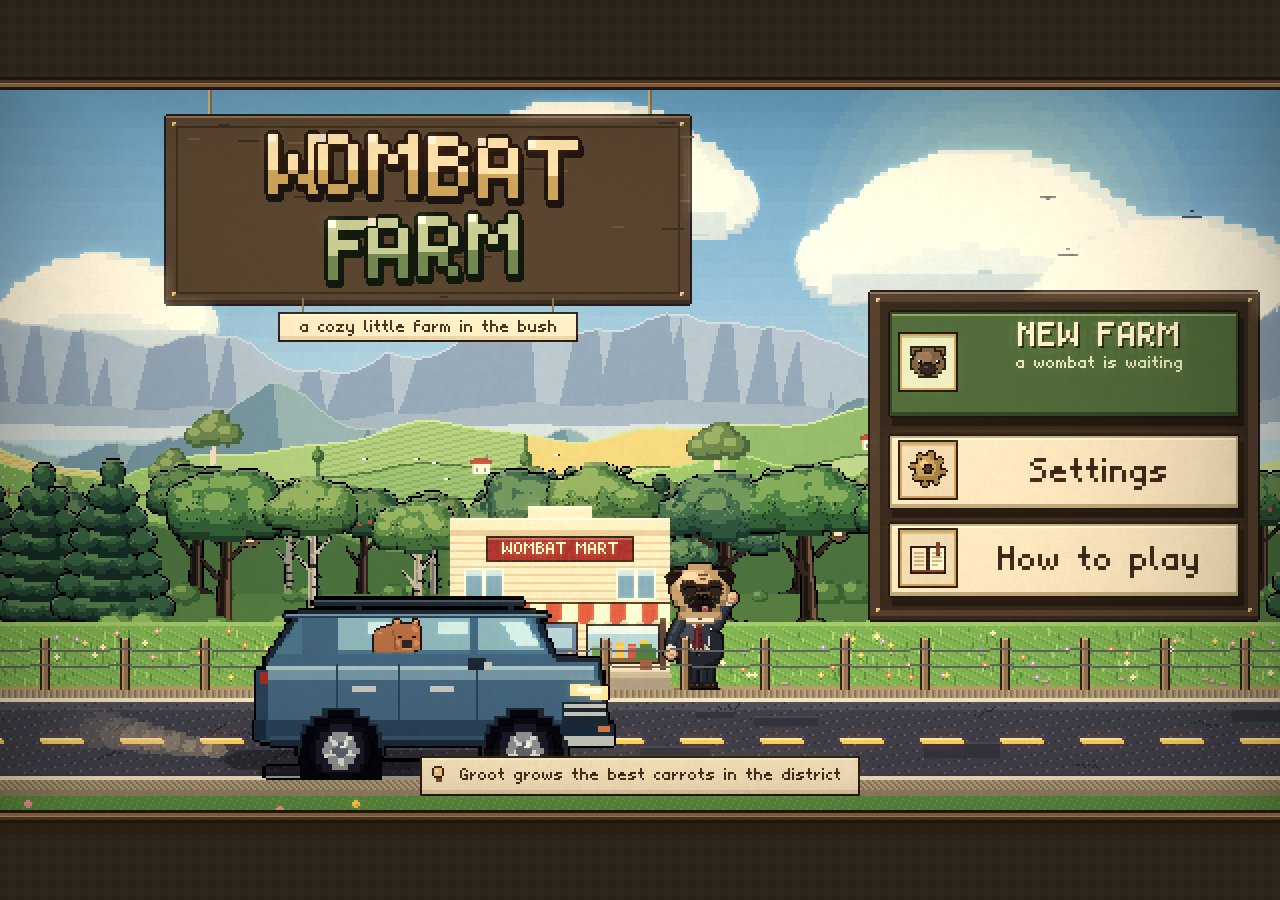
==== commit a1e5e67f: "Redraw Shaz, Groot and Kirk to match Mr Biscuit; his arms hang by his middle; he minds the mart on t" ====
--- a/index.html
+++ b/index.html
@@ -130,6 +130,7 @@
 <script src="js/kirk.js"></script>
 <script src="js/pug.js"></script>
 <script src="js/busts.js"></script>
+<script src="js/cast.js"></script>
 <script src="js/data.js"></script>
 <script src="js/fx.js"></script>
 <script src="js/sky.js"></script>
--- a/css/style.css
+++ b/css/style.css
@@ -1,8 +1,8 @@
-/* The game's own 5x7 glyphs, compiled to a real font by tools/mkfont.py,
+/* The game's own round pixel face, "Biscuit", compiled to a real font by tools/mkfont.py,
    so the DOM and the canvas draw the same letters. */
 @font-face {
   font-family: 'WombatPixel';
-  src: url([data-uri]) format('truetype');
+  src: url([data-uri]) format('truetype');
   font-weight: 400; font-style: normal; font-display: block;
 }
 /* Wombat Farm - the interface is a garden-shed notebook: an oiled-wood cover
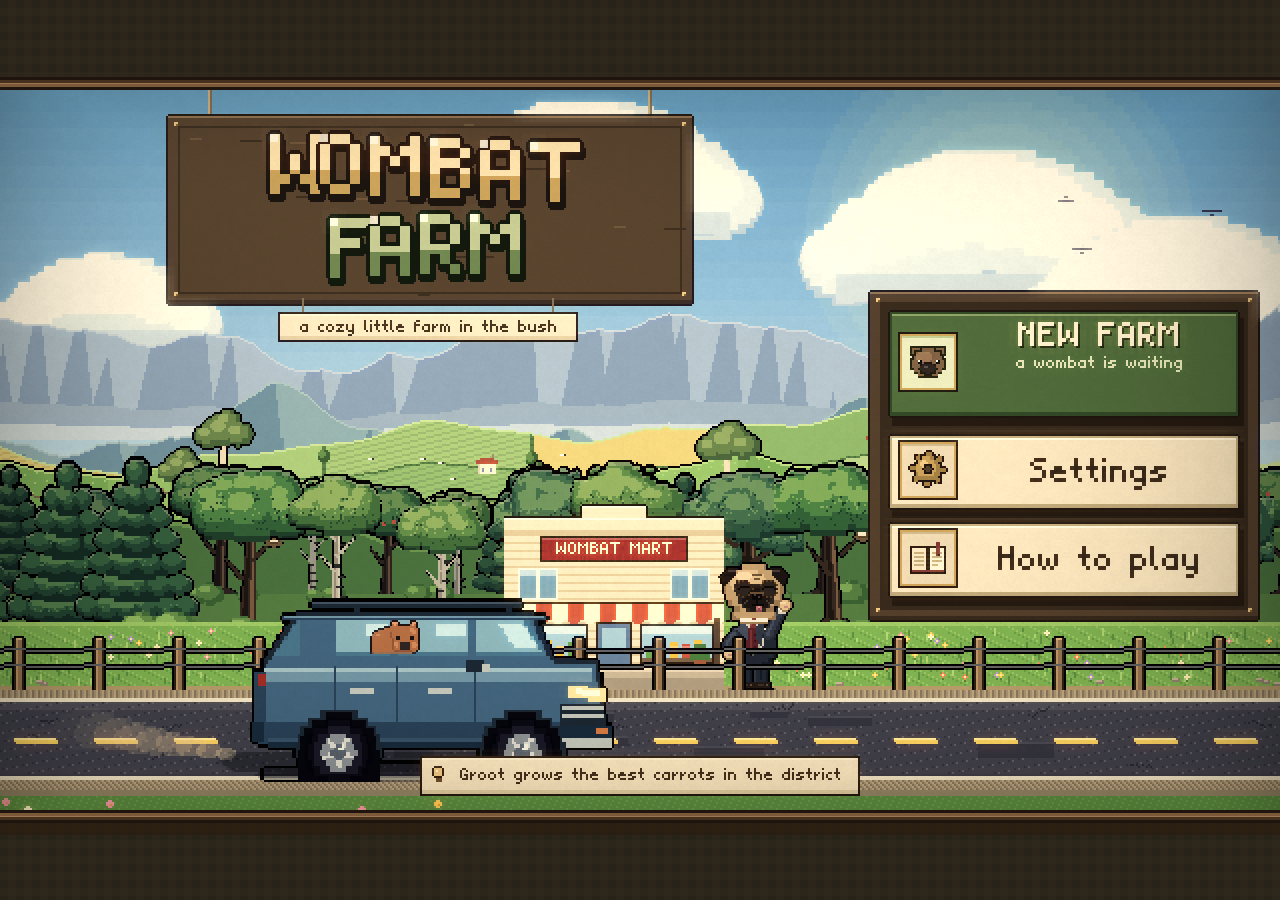
==== commit faed1bd9: "Remove Still Lake, Blackwood and Fern Gully; expanding the farm plots now unlocks the Mushroom Log, " ====
--- a/index.html
+++ b/index.html
@@ -104,7 +104,7 @@
         <li>Cut weeds, clear logs, sow grass. A wombat comes!</li>
         <li>Grow veg, feed wombats, collect their <b>cube poop</b>.</li>
         <li>Buy furniture from <b>Captain Kirk</b>, then <b>BUILD</b> (<b>B</b>) a poop factory. <b>R</b> rotates.</li>
-        <li>Explore <b>Still Lake</b>, <b>Blackwood</b> and <b>Fern Gully</b> on the map (<b>M</b>).</li>
+        <li>Buy the <b>FOR SALE</b> plots either side to grow your farm and unlock new buildings.</li>
       </ol>
       <div class="row"><button class="wbtn" id="b-music">MUSIC</button><button class="wbtn" id="b-fx">SHADERS ON</button><button class="wbtn" id="b-reset">RESET</button></div>
     </div>
